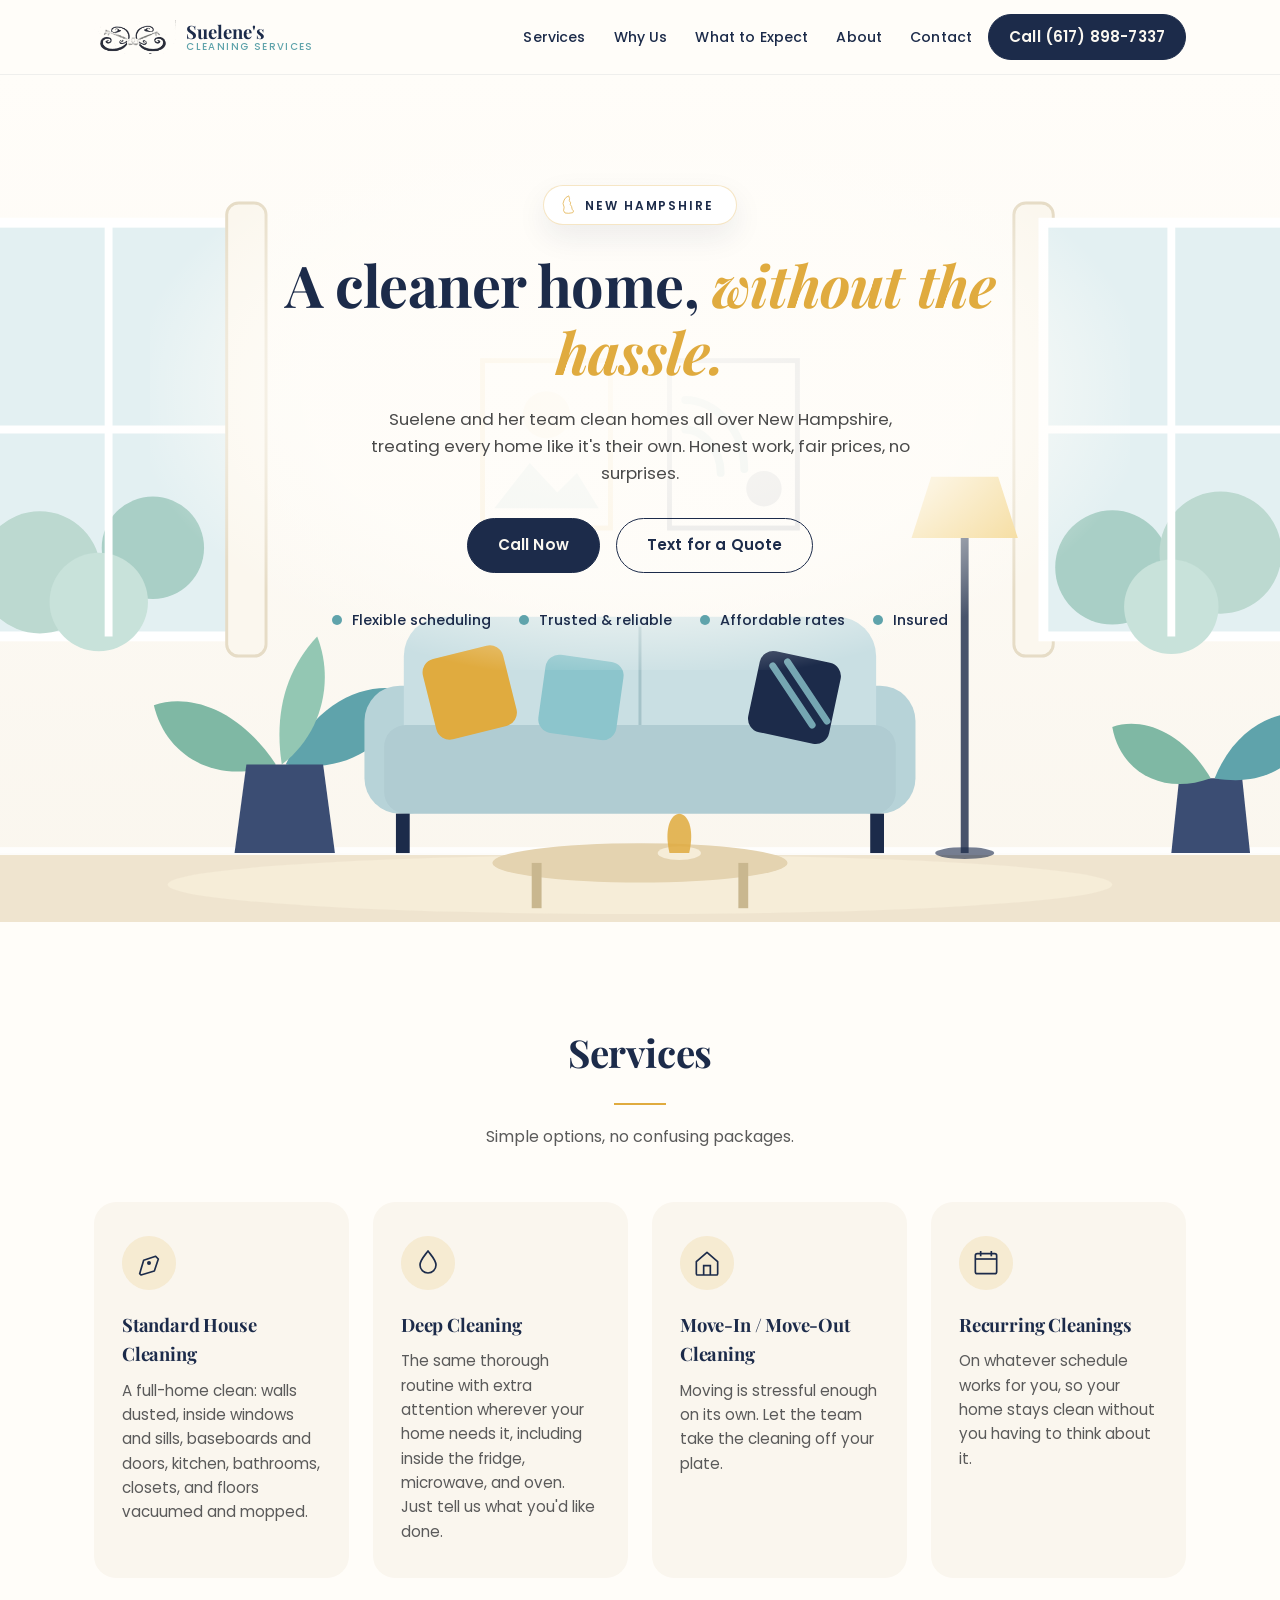
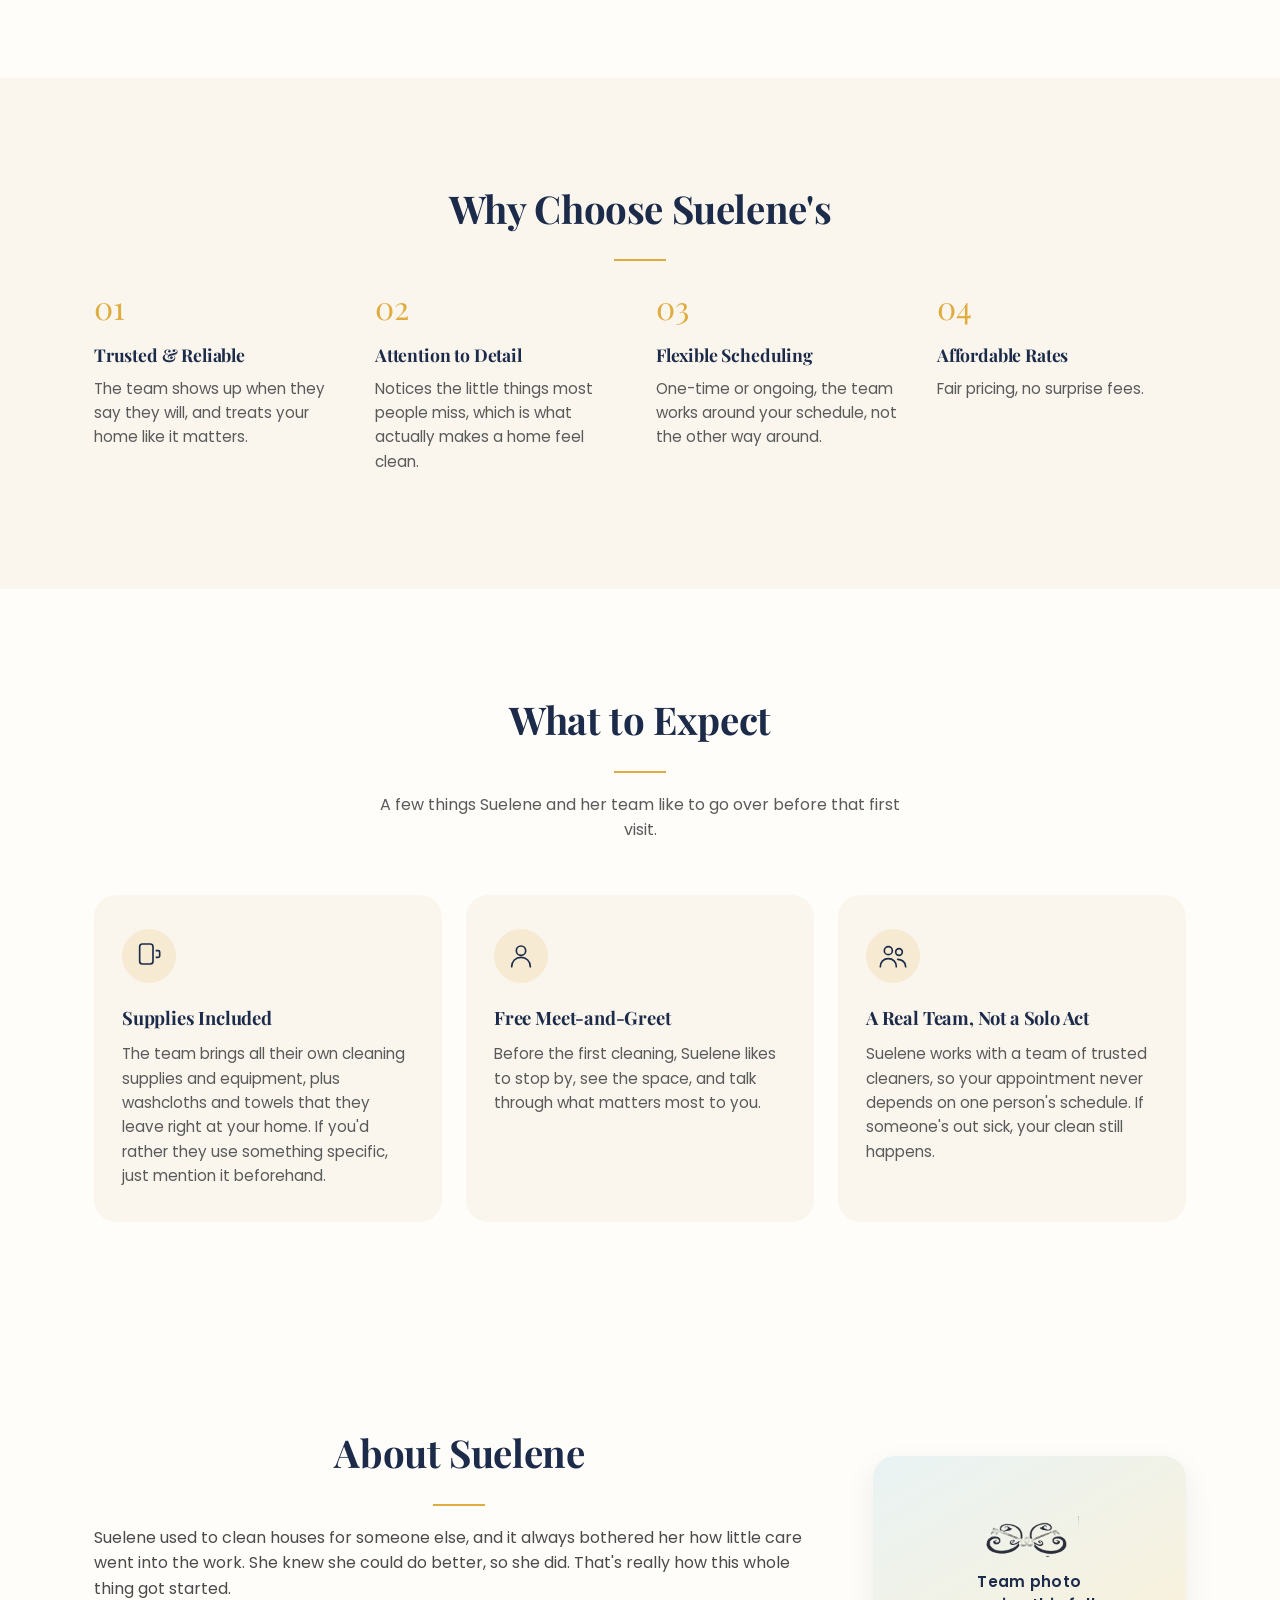
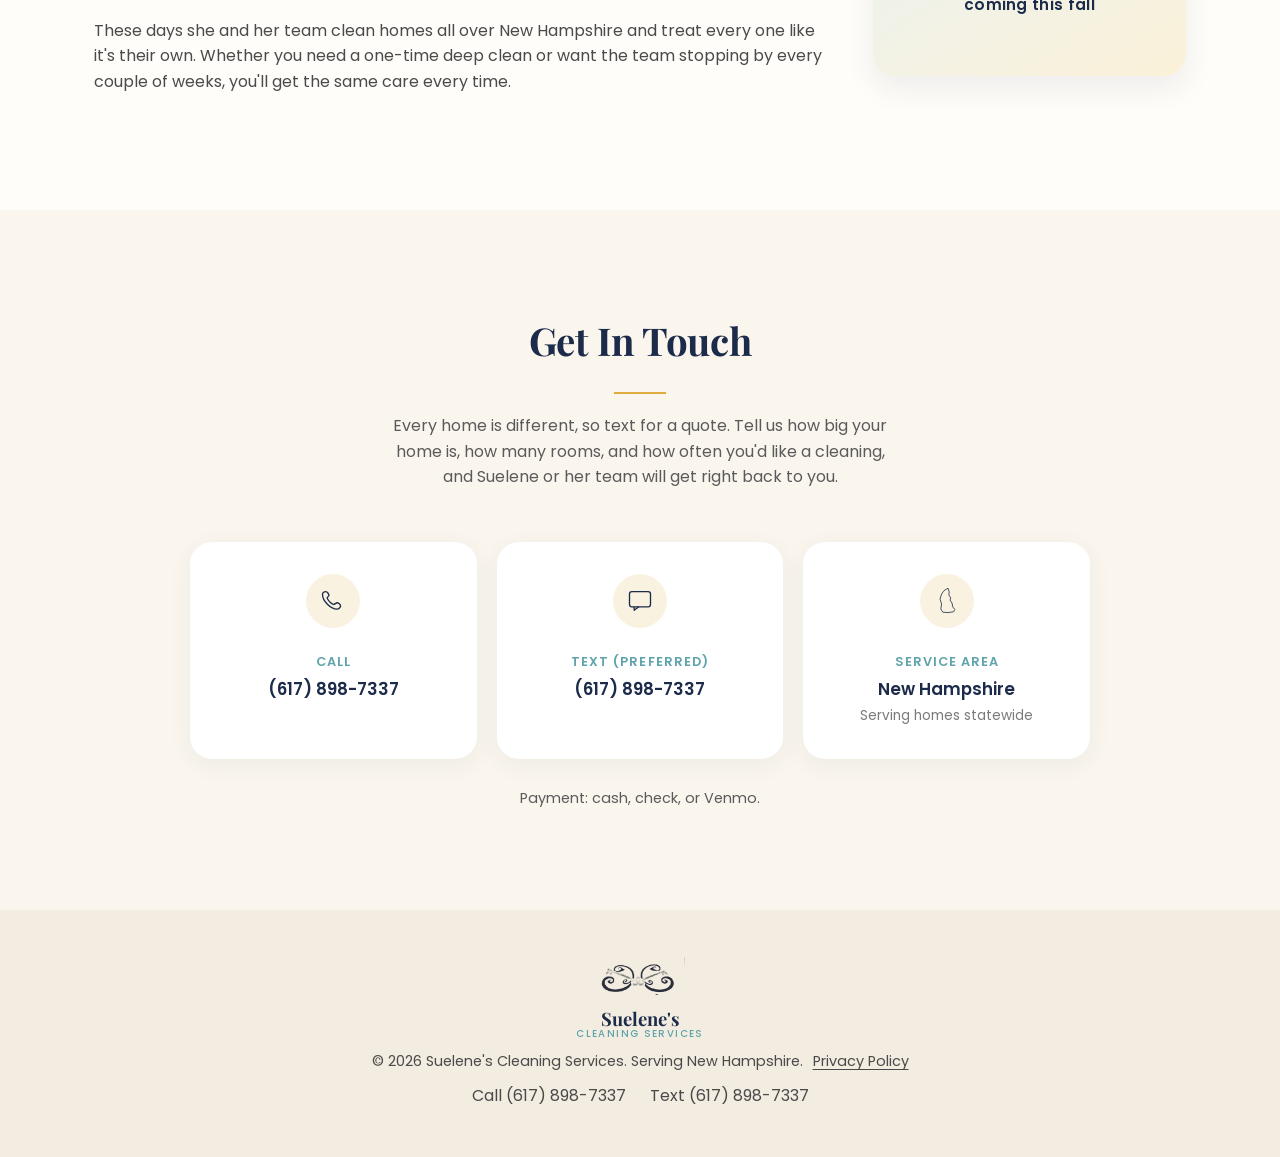
==== v2/index.html @ 74cc1183 "Add lighter v2 design preview at /v2/ Co-Authored-By: Claude Sonnet 5.5 <noreply@anthropic.com>" ====
<!DOCTYPE html>
<html lang="en">
<head>
<meta charset="UTF-8">
<meta name="viewport" content="width=device-width, initial-scale=1.0">
<title>Suelene's Cleaning Services | New Hampshire</title>
<meta name="description" content="Suelene's Cleaning Services provides reliable, detail-oriented home cleaning throughout New Hampshire. Standard cleaning, deep cleaning, move-in/move-out, and recurring maintenance.">
<link rel="icon" href="data:image/svg+xml,<svg xmlns=%22http://www.w3.org/2000/svg%22 viewBox=%220 0 100 100%22><rect width=%22100%22 height=%22100%22 rx=%2220%22 fill=%22%231c2b4a%22/><text x=%2250%22 y=%2266%22 font-size=%2258%22 text-anchor=%22middle%22 fill=%22%23e7c873%22 font-family=%22Georgia, serif%22>S</text></svg>">
<link rel="preconnect" href="https://fonts.googleapis.com">
<link href="https://fonts.googleapis.com/css2?family=Poppins:wght@400;500;600&family=Playfair+Display:wght@600;700&display=swap" rel="stylesheet">
<link rel="stylesheet" href="css/style.css">
</head>
<body>

<header class="site-header">
  <div class="container header-inner">
    <a href="#top" class="logo">
      <img src="images/logo-navy.png" alt="" class="logo-mark-img" aria-hidden="true">
      <span class="logo-text">Suelene's<span>Cleaning Services</span></span>
    </a>

    <nav class="main-nav" id="main-nav">
      <a href="#services">Services</a>
      <a href="#why-us">Why Us</a>
      <a href="#expect">What to Expect</a>
      <a href="#about">About</a>
      <a href="#contact">Contact</a>
    </nav>

    <a class="btn btn-primary header-cta" href="tel:+16178987337">Call (617) 898-7337</a>

    <button class="nav-toggle" id="nav-toggle" aria-label="Toggle navigation menu" aria-expanded="false">
      <span></span><span></span><span></span>
    </button>
  </div>
</header>

<main id="top">

  <section class="hero">
    <img src="images/hero-room.svg" alt="" class="hero-art" aria-hidden="true">
    <div class="container hero-inner">
      <div class="badge-pill">
        <svg viewBox="0 0 110 140" width="16" height="20" aria-hidden="true">
          <path d="M60,6 L66,25 L64,40 L74,55 L70,65 L80,80 L84,100 L94,112 L88,124 L60,128 L34,126 L24,110 L28,85 L20,60 L28,35 L40,18 Z" fill="none" stroke="var(--mustard)" stroke-width="5" stroke-linejoin="round"/>
        </svg>
        <span>New Hampshire</span>
      </div>
      <h1>A cleaner home, <span>without the hassle.</span></h1>
      <p class="hero-sub">Suelene and her team clean homes all over New Hampshire, treating every home like it's their own. Honest work, fair prices, no surprises.</p>
      <div class="hero-actions">
        <a class="btn btn-primary" href="tel:+16178987337">Call Now</a>
        <a class="btn btn-secondary" href="sms:+16178987337">Text for a Quote</a>
      </div>
      <ul class="hero-points">
        <li>Flexible scheduling</li>
        <li>Trusted &amp; reliable</li>
        <li>Affordable rates</li>
        <li>Insured</li>
      </ul>
    </div>
  </section>

  <section id="services" class="services">
    <div class="container">
      <h2>Services</h2>
      <p class="section-sub">Simple options, no confusing packages.</p>

      <div class="card-grid">
        <div class="card">
          <div class="card-icon">
            <svg viewBox="0 0 48 48" width="32" height="32"><path d="M10 40l6-20 18-6 4 4-6 18-20 6z" fill="none" stroke="#1c2b4a" stroke-width="2.5" stroke-linejoin="round"/><circle cx="24" cy="24" r="3" fill="#1c2b4a"/></svg>
          </div>
          <h3>Standard House Cleaning</h3>
          <p>A full-home clean: walls dusted, inside windows and sills, baseboards and doors, kitchen, bathrooms, closets, and floors vacuumed and mopped.</p>
        </div>

        <div class="card">
          <div class="card-icon">
            <svg viewBox="0 0 48 48" width="32" height="32"><path d="M24 6c6 8 12 14 12 21a12 12 0 0 1-24 0c0-7 6-13 12-21z" fill="none" stroke="#1c2b4a" stroke-width="2.5" stroke-linejoin="round"/></svg>
          </div>
          <h3>Deep Cleaning</h3>
          <p>The same thorough routine with extra attention wherever your home needs it, including inside the fridge, microwave, and oven. Just tell us what you'd like done.</p>
        </div>

        <div class="card">
          <div class="card-icon">
            <svg viewBox="0 0 48 48" width="32" height="32"><path d="M8 22l16-14 16 14v18a2 2 0 0 1-2 2H10a2 2 0 0 1-2-2z" fill="none" stroke="#1c2b4a" stroke-width="2.5" stroke-linejoin="round"/><path d="M19 42V28h10v14" fill="none" stroke="#1c2b4a" stroke-width="2.5"/></svg>
          </div>
          <h3>Move-In / Move-Out Cleaning</h3>
          <p>Moving is stressful enough on its own. Let the team take the cleaning off your plate.</p>
        </div>

        <div class="card">
          <div class="card-icon">
            <svg viewBox="0 0 48 48" width="32" height="32"><rect x="8" y="10" width="32" height="30" rx="3" fill="none" stroke="#1c2b4a" stroke-width="2.5"/><line x1="8" y1="18" x2="40" y2="18" stroke="#1c2b4a" stroke-width="2.5"/><line x1="16" y1="6" x2="16" y2="14" stroke="#1c2b4a" stroke-width="2.5"/><line x1="32" y1="6" x2="32" y2="14" stroke="#1c2b4a" stroke-width="2.5"/></svg>
          </div>
          <h3>Recurring Cleanings</h3>
          <p>On whatever schedule works for you, so your home stays clean without you having to think about it.</p>
        </div>
      </div>
    </div>
  </section>

  <section id="why-us" class="why-us">
    <div class="container">
      <h2>Why Choose Suelene's</h2>
      <div class="why-grid">
        <div class="why-item">
          <span class="why-num">01</span>
          <h3>Trusted &amp; Reliable</h3>
          <p>The team shows up when they say they will, and treats your home like it matters.</p>
        </div>
        <div class="why-item">
          <span class="why-num">02</span>
          <h3>Attention to Detail</h3>
          <p>Notices the little things most people miss, which is what actually makes a home feel clean.</p>
        </div>
        <div class="why-item">
          <span class="why-num">03</span>
          <h3>Flexible Scheduling</h3>
          <p>One-time or ongoing, the team works around your schedule, not the other way around.</p>
        </div>
        <div class="why-item">
          <span class="why-num">04</span>
          <h3>Affordable Rates</h3>
          <p>Fair pricing, no surprise fees.</p>
        </div>
      </div>
    </div>
  </section>

  <section id="expect" class="services">
    <div class="container">
      <h2>What to Expect</h2>
      <p class="section-sub">A few things Suelene and her team like to go over before that first visit.</p>

      <div class="card-grid">
        <div class="card">
          <div class="card-icon">
            <svg viewBox="0 0 48 48" width="32" height="32"><rect x="10" y="6" width="20" height="30" rx="4" fill="none" stroke="#1c2b4a" stroke-width="2.5"/><path d="M34 16h4a2 2 0 0 1 2 2v6a2 2 0 0 1-2 2h-4" fill="none" stroke="#1c2b4a" stroke-width="2.5"/></svg>
          </div>
          <h3>Supplies Included</h3>
          <p>The team brings all their own cleaning supplies and equipment, plus washcloths and towels that they leave right at your home. If you'd rather they use something specific, just mention it beforehand.</p>
        </div>

        <div class="card">
          <div class="card-icon">
            <svg viewBox="0 0 48 48" width="32" height="32"><circle cx="24" cy="16" r="7" fill="none" stroke="#1c2b4a" stroke-width="2.5"/><path d="M10 40c0-8 6-14 14-14s14 6 14 14" fill="none" stroke="#1c2b4a" stroke-width="2.5" stroke-linecap="round"/></svg>
          </div>
          <h3>Free Meet-and-Greet</h3>
          <p>Before the first cleaning, Suelene likes to stop by, see the space, and talk through what matters most to you.</p>
        </div>

        <div class="card">
          <div class="card-icon">
            <svg viewBox="0 0 48 48" width="32" height="32"><circle cx="17" cy="16" r="6" fill="none" stroke="#1c2b4a" stroke-width="2.5"/><circle cx="33" cy="18" r="5" fill="none" stroke="#1c2b4a" stroke-width="2.5"/><path d="M5 40c0-7 5-12 12-12s12 5 12 12" fill="none" stroke="#1c2b4a" stroke-width="2.5" stroke-linecap="round"/><path d="M31 29c6 0 12 4 12 11" fill="none" stroke="#1c2b4a" stroke-width="2.5" stroke-linecap="round"/></svg>
          </div>
          <h3>A Real Team, Not a Solo Act</h3>
          <p>Suelene works with a team of trusted cleaners, so your appointment never depends on one person's schedule. If someone's out sick, your clean still happens.</p>
        </div>
      </div>
    </div>
  </section>

  <section id="about" class="about">
    <div class="container about-inner">
      <div class="about-text">
        <h2>About Suelene</h2>
        <p>Suelene used to clean houses for someone else, and it always bothered her how little care went into the work. She knew she could do better, so she did. That's really how this whole thing got started.</p>
        <p>These days she and her team clean homes all over New Hampshire and treat every one like it's their own. Whether you need a one-time deep clean or want the team stopping by every couple of weeks, you'll get the same care every time.</p>
      </div>
      <div class="about-photo">
        <div class="about-photo-frame">
          <img src="images/logo-navy.png" alt="" class="about-photo-logo" aria-hidden="true">
          <span class="about-photo-label">Team photo<br>coming this fall</span>
        </div>
      </div>
    </div>
  </section>

  <section id="contact" class="contact">
    <div class="container contact-inner">
      <h2>Get In Touch</h2>
      <p class="section-sub">Every home is different, so text for a quote. Tell us how big your home is, how many rooms, and how often you'd like a cleaning, and Suelene or her team will get right back to you.</p>

      <div class="contact-cards">
        <a class="contact-card" href="tel:+16178987337">
          <div class="card-icon">
            <svg viewBox="0 0 48 48" width="28" height="28"><path d="M12 8c2 0 5 4 5 6s-3 3-3 5c2 5 6 9 11 11 2 0 4-3 6-3s6 3 6 5c0 3-3 6-6 6-11 0-25-14-25-25 0-3 3-5 6-5z" fill="none" stroke="#1c2b4a" stroke-width="2.3" stroke-linejoin="round"/></svg>
          </div>
          <span class="contact-label">Call</span>
          <span class="contact-value">(617) 898-7337</span>
        </a>

        <a class="contact-card" href="sms:+16178987337">
          <div class="card-icon">
            <svg viewBox="0 0 48 48" width="28" height="28"><rect x="6" y="8" width="36" height="26" rx="4" fill="none" stroke="#1c2b4a" stroke-width="2.3"/><path d="M14 34v6l8-6" fill="none" stroke="#1c2b4a" stroke-width="2.3" stroke-linejoin="round"/></svg>
          </div>
          <span class="contact-label">Text (Preferred)</span>
          <span class="contact-value">(617) 898-7337</span>
        </a>

        <div class="contact-card contact-card-static">
          <div class="card-icon">
            <svg viewBox="0 0 110 140" width="22" height="28"><path d="M60,6 L66,25 L64,40 L74,55 L70,65 L80,80 L84,100 L94,112 L88,124 L60,128 L34,126 L24,110 L28,85 L20,60 L28,35 L40,18 Z" fill="none" stroke="#1c2b4a" stroke-width="4" stroke-linejoin="round"/></svg>
          </div>
          <span class="contact-label">Service Area</span>
          <span class="contact-value">New Hampshire</span>
          <span class="contact-note">Serving homes statewide</span>
        </div>
      </div>

      <p class="payment-note">Payment: cash, check, or Venmo.</p>
    </div>
  </section>

</main>

<footer class="site-footer">
  <div class="container footer-inner">
    <img src="images/logo-navy.png" alt="" class="footer-logo-img" aria-hidden="true">
    <span class="logo-text footer-logo">Suelene's<span>Cleaning Services</span></span>
    <p>&copy; <span id="year"></span> Suelene's Cleaning Services. Serving New Hampshire. <a href="privacy.html" class="footer-privacy">Privacy Policy</a></p>
    <div class="footer-links">
      <a href="tel:+16178987337">Call (617) 898-7337</a>
      <a href="sms:+16178987337">Text (617) 898-7337</a>
    </div>
  </div>
</footer>

<div class="mobile-bar">
  <a class="btn btn-secondary" href="tel:+16178987337">Call</a>
  <a class="btn btn-primary" href="sms:+16178987337">Text</a>
</div>

<script src="js/script.js"></script>
</body>
</html>
---- v2/css/style.css ----
:root {
  --navy: #1c2b4a;
  --navy-dark: #131d34;
  --cream: #f3ede1;
  --cream-light: #faf7f0;
  --tan: #ddd2bd;
  --teal: #5fa3ab;
  --mustard: #e0ab3f;
  --gold-line: rgba(224, 171, 63, 0.45);
  --text: #2b2b2b;
  --radius: 22px;
  --shadow: 0 12px 30px rgba(28, 43, 74, 0.08);
  --soft: #faf6ee;
}

* { box-sizing: border-box; }

html { scroll-behavior: smooth; }

body {
  margin: 0;
  font-family: 'Poppins', sans-serif;
  color: var(--text);
  background: #fffdf9;
  line-height: 1.6;
}

h1, h2, h3 {
  font-family: 'Playfair Display', serif;
  color: var(--navy);
  margin: 0 0 0.5em;
  letter-spacing: -0.01em;
}

h2 {
  position: relative;
  padding-bottom: 22px;
}

h2::after {
  content: "";
  position: absolute;
  bottom: 0;
  left: 50%;
  transform: translateX(-50%);
  width: 52px;
  height: 2px;
  background: var(--mustard);
}


p { margin: 0 0 1em; }

a { color: inherit; text-decoration: none; }

img { max-width: 100%; display: block; }

.container {
  width: 100%;
  max-width: 1140px;
  margin: 0 auto;
  padding: 0 24px;
}

/* Buttons */
.btn {
  display: inline-block;
  padding: 14px 30px;
  border-radius: 999px;
  font-weight: 600;
  font-size: 0.95rem;
  letter-spacing: 0.01em;
  transition: transform 0.2s ease, box-shadow 0.2s ease, background 0.2s ease, border-color 0.2s ease;
}
.btn-primary {
  background: var(--navy);
  color: var(--cream-light);
  border: 1.5px solid var(--navy);
}
.btn-primary:hover {
  background: var(--navy-dark);
  transform: translateY(-2px);
  box-shadow: var(--shadow);
}
.btn-secondary {
  background: transparent;
  color: var(--navy);
  border: 1.5px solid var(--navy);
}
.btn-secondary:hover {
  background: var(--navy);
  color: var(--cream-light);
  transform: translateY(-2px);
  box-shadow: var(--shadow);
}

/* Header */
.site-header {
  position: sticky;
  top: 0;
  z-index: 50;
  background: rgba(255, 253, 249, 0.92);
  backdrop-filter: blur(6px);
  border-bottom: 1px solid rgba(28, 43, 74, 0.07);
}

.header-inner {
  display: flex;
  align-items: center;
  justify-content: space-between;
  padding-top: 14px;
  padding-bottom: 14px;
  gap: 16px;
}

.logo {
  display: flex;
  align-items: center;
  gap: 10px;
  flex-shrink: 0;
}

.logo-mark-img {
  height: 34px;
  width: auto;
  display: block;
}

.logo-text {
  font-family: 'Playfair Display', serif;
  font-weight: 700;
  font-size: 1.15rem;
  color: var(--navy);
  line-height: 1.1;
  display: flex;
  flex-direction: column;
}

.logo-text span {
  font-family: 'Poppins', sans-serif;
  font-weight: 500;
  font-size: 0.62rem;
  letter-spacing: 0.14em;
  text-transform: uppercase;
  color: var(--teal);
}

.main-nav {
  display: flex;
  gap: 28px;
  margin-left: auto;
}

.main-nav a {
  font-weight: 500;
  font-size: 0.88rem;
  letter-spacing: 0.01em;
  color: var(--navy);
  position: relative;
}

.main-nav a::after {
  content: "";
  position: absolute;
  left: 0; right: 0; bottom: -6px;
  height: 2px;
  background: var(--mustard);
  transform: scaleX(0);
  transition: transform 0.2s ease;
}

.main-nav a:hover::after { transform: scaleX(1); }

.header-cta { flex-shrink: 0; padding: 10px 20px; }

.nav-toggle {
  display: none;
  flex-direction: column;
  justify-content: center;
  gap: 5px;
  width: 40px;
  height: 40px;
  background: none;
  border: none;
  cursor: pointer;
}
.nav-toggle span {
  display: block;
  height: 2px;
  background: var(--navy);
  border-radius: 2px;
}

/* Hero */
.hero {
  position: relative;
  overflow: hidden;
  background: linear-gradient(180deg, #fffdf9 0%, #faf6ee 100%);
  padding: 110px 0 290px;
  text-align: center;
}

.hero-art {
  position: absolute;
  inset: 0;
  width: 100%;
  height: 100%;
  object-fit: cover;
  object-position: center bottom;
  z-index: 0;
  pointer-events: none;
}

.hero-inner::before {
  content: "";
  position: absolute;
  left: 50%;
  top: 46%;
  transform: translate(-50%, -50%);
  width: min(980px, 130%);
  height: 125%;
  background: radial-gradient(ellipse at center, rgba(255, 253, 249, 0.94) 0%, rgba(255, 253, 249, 0.78) 48%, rgba(255, 253, 249, 0) 74%);
  z-index: -1;
  pointer-events: none;
}

.hero-inner {
  position: relative;
  z-index: 1;
}

.badge-pill {
  display: inline-flex;
  align-items: center;
  gap: 9px;
  background: #ffffff;
  border: 1px solid rgba(224, 171, 63, 0.3);
  border-radius: 999px;
  padding: 9px 22px 9px 16px;
  margin-bottom: 26px;
  box-shadow: var(--shadow);
}

.badge-pill span {
  text-transform: uppercase;
  letter-spacing: 0.16em;
  font-size: 0.75rem;
  font-weight: 600;
  color: var(--navy);
}

.hero h1 {
  font-size: clamp(2.2rem, 5.4vw, 3.6rem);
  max-width: 780px;
  margin: 0 auto 22px;
  line-height: 1.15;
}

.hero h1 span { color: var(--mustard); font-style: italic; }

.hero-sub {
  max-width: 560px;
  margin: 0 auto 32px;
  font-size: 1.05rem;
  color: #4a4a4a;
}

.hero-actions {
  display: flex;
  gap: 16px;
  justify-content: center;
  flex-wrap: wrap;
  margin-bottom: 36px;
}

.hero-points {
  display: flex;
  gap: 28px;
  justify-content: center;
  flex-wrap: wrap;
  list-style: none;
  padding: 0;
  margin: 0;
  font-size: 0.9rem;
  font-weight: 500;
  color: var(--navy);
}

.hero-points li { position: relative; padding-left: 20px; }
.hero-points li::before {
  content: "";
  position: absolute;
  left: 0; top: 50%;
  width: 10px; height: 10px;
  transform: translateY(-50%);
  background: var(--teal);
  border-radius: 50%;
}

/* Sections generic */
section { padding: 100px 0; }

h2 { font-size: clamp(1.8rem, 3.5vw, 2.4rem); text-align: center; }

.section-sub {
  text-align: center;
  max-width: 520px;
  margin: 0 auto 52px;
  color: #5a5a5a;
}

/* Services */
.card-grid {
  display: grid;
  grid-template-columns: repeat(auto-fit, minmax(230px, 1fr));
  gap: 24px;
}

.card {
  background: var(--soft);
  border-radius: var(--radius);
  padding: 34px 28px;
  transition: transform 0.25s ease, box-shadow 0.25s ease, background 0.25s ease;
}
.card:hover {
  transform: translateY(-5px);
  box-shadow: var(--shadow);
  background: #ffffff;
}

.card-icon {
  width: 54px;
  height: 54px;
  border-radius: 50%;
  background: rgba(224, 171, 63, 0.16);
  display: flex;
  align-items: center;
  justify-content: center;
  margin-bottom: 20px;
}

.card h3 { font-size: 1.15rem; margin-bottom: 10px; }
.card p { color: #5a5a5a; font-size: 0.95rem; margin: 0; }

/* Why us */
.why-us {
  background: var(--soft);
}

.why-grid {
  display: grid;
  grid-template-columns: repeat(auto-fit, minmax(220px, 1fr));
  gap: 32px;
  margin-top: 20px;
}

.why-num {
  font-family: 'Playfair Display', serif;
  font-size: 2rem;
  color: var(--mustard);
  display: block;
  margin-bottom: 8px;
}

.why-item h3 {
  color: var(--navy);
  font-size: 1.1rem;
  margin-bottom: 8px;
}

.why-item p {
  color: #5a5a5a;
  font-size: 0.95rem;
}

/* About */
.about-inner {
  display: grid;
  grid-template-columns: 1.4fr 0.6fr;
  gap: 48px;
  align-items: center;
}

.about-text p { color: #4a4a4a; }

.about-photo {
  display: flex;
  align-items: stretch;
}

.about-photo-frame {
  flex: 1;
  min-height: 220px;
  border-radius: var(--radius);
  background: linear-gradient(150deg, #e9f3f4 0%, #fbf1d8 100%);
  display: flex;
  flex-direction: column;
  align-items: center;
  justify-content: center;
  gap: 14px;
  text-align: center;
  padding: 24px;
  box-shadow: var(--shadow);
}

.about-photo-logo {
  width: 100px;
  height: auto;
}

.about-photo-label {
  color: var(--navy);
  font-weight: 600;
  font-size: 0.95rem;
  line-height: 1.5;
  letter-spacing: 0.02em;
}

/* Contact */
.contact { background: var(--soft); }

.contact-cards {
  display: grid;
  grid-template-columns: repeat(auto-fit, minmax(220px, 1fr));
  gap: 20px;
  max-width: 900px;
  margin: 0 auto;
}

.contact-card {
  background: #ffffff;
  border-radius: var(--radius);
  box-shadow: 0 6px 24px rgba(28, 43, 74, 0.06);
  padding: 32px 24px;
  display: flex;
  flex-direction: column;
  align-items: center;
  text-align: center;
  transition: transform 0.25s ease, box-shadow 0.25s ease, border-color 0.25s ease;
}

a.contact-card:hover {
  transform: translateY(-5px);
  box-shadow: var(--shadow);
}

.contact-label {
  font-size: 0.8rem;
  text-transform: uppercase;
  letter-spacing: 0.08em;
  color: var(--teal);
  font-weight: 600;
  margin-top: 4px;
}

.contact-value {
  font-weight: 600;
  color: var(--navy);
  font-size: 1.05rem;
  margin-top: 4px;
}

.payment-note {
  text-align: center;
  margin: 28px 0 0;
  font-size: 0.9rem;
  color: #5a5a5a;
}

.contact-note {
  font-size: 0.85rem;
  color: #7a7a7a;
  margin-top: 2px;
}

/* Footer */
.site-footer {
  background: #f3ede1;
  color: #4a4a4a;
  padding: 48px 0;
  text-align: center;
}

.footer-inner { display: flex; flex-direction: column; align-items: center; gap: 10px; }

.footer-logo-img { width: 90px; height: auto; margin-bottom: 4px; }

.footer-logo { color: var(--navy); }
.footer-logo span { color: var(--teal); }

.footer-links { display: flex; gap: 24px; flex-wrap: wrap; justify-content: center; }
.footer-links a:hover { color: var(--navy); text-decoration: underline; }

.site-footer p { font-size: 0.9rem; margin: 0; }
.footer-privacy { text-decoration: underline; text-underline-offset: 3px; margin-left: 6px; }
.footer-privacy:hover { color: var(--navy); }

/* Scroll reveal */
.reveal {
  opacity: 0;
  transform: translateY(22px);
  transition: opacity 0.7s ease, transform 0.7s ease;
}
.reveal.in-view {
  opacity: 1;
  transform: none;
}

.card-grid .card:nth-child(2),
.why-grid .why-item:nth-child(2),
.contact-cards .contact-card:nth-child(2) { transition-delay: 0.08s; }
.card-grid .card:nth-child(3),
.why-grid .why-item:nth-child(3),
.contact-cards .contact-card:nth-child(3) { transition-delay: 0.16s; }
.card-grid .card:nth-child(4),
.why-grid .why-item:nth-child(4) { transition-delay: 0.24s; }
@media (prefers-reduced-motion: reduce) {
  .reveal { opacity: 1; transform: none; transition: none; }
}

/* Responsive */
@media (max-width: 860px) {
  .about-inner { grid-template-columns: 1fr; }
  .about-accent { order: -1; height: 120px; }
}

@media (max-width: 760px) {
  .main-nav {
    position: absolute;
    top: 100%;
    left: 0;
    right: 0;
    background: #fffdf9;
    flex-direction: column;
    gap: 0;
    border-bottom: 1px solid var(--tan);
    max-height: 0;
    overflow: hidden;
    transition: max-height 0.25s ease;
  }
  .main-nav.open { max-height: 320px; }
  .main-nav a {
    padding: 16px 24px;
    border-top: 1px solid var(--tan);
  }
  .header-cta { display: none; }
  .nav-toggle { display: flex; }
}

/* Mobile call/text bar */
.mobile-bar { display: none; }

@media (max-width: 760px) {
  .mobile-bar {
    display: flex;
    gap: 10px;
    position: fixed;
    left: 0;
    right: 0;
    bottom: 0;
    z-index: 60;
    padding: 10px 16px calc(10px + env(safe-area-inset-bottom));
    background: rgba(255, 253, 249, 0.96);
    backdrop-filter: blur(6px);
    border-top: 1px solid rgba(28, 43, 74, 0.08);
  }
  .mobile-bar .btn {
    flex: 1;
    text-align: center;
    padding: 13px 0;
    background-clip: padding-box;
  }
  .mobile-bar .btn-secondary { background: #ffffff; }
  .site-footer { padding-bottom: 96px; }
}

@media (max-width: 760px) {
  .hero { padding-bottom: 250px; }
  .hero-art {
    inset: auto 0 0 0;
    height: auto;
    object-fit: initial;
  }
}
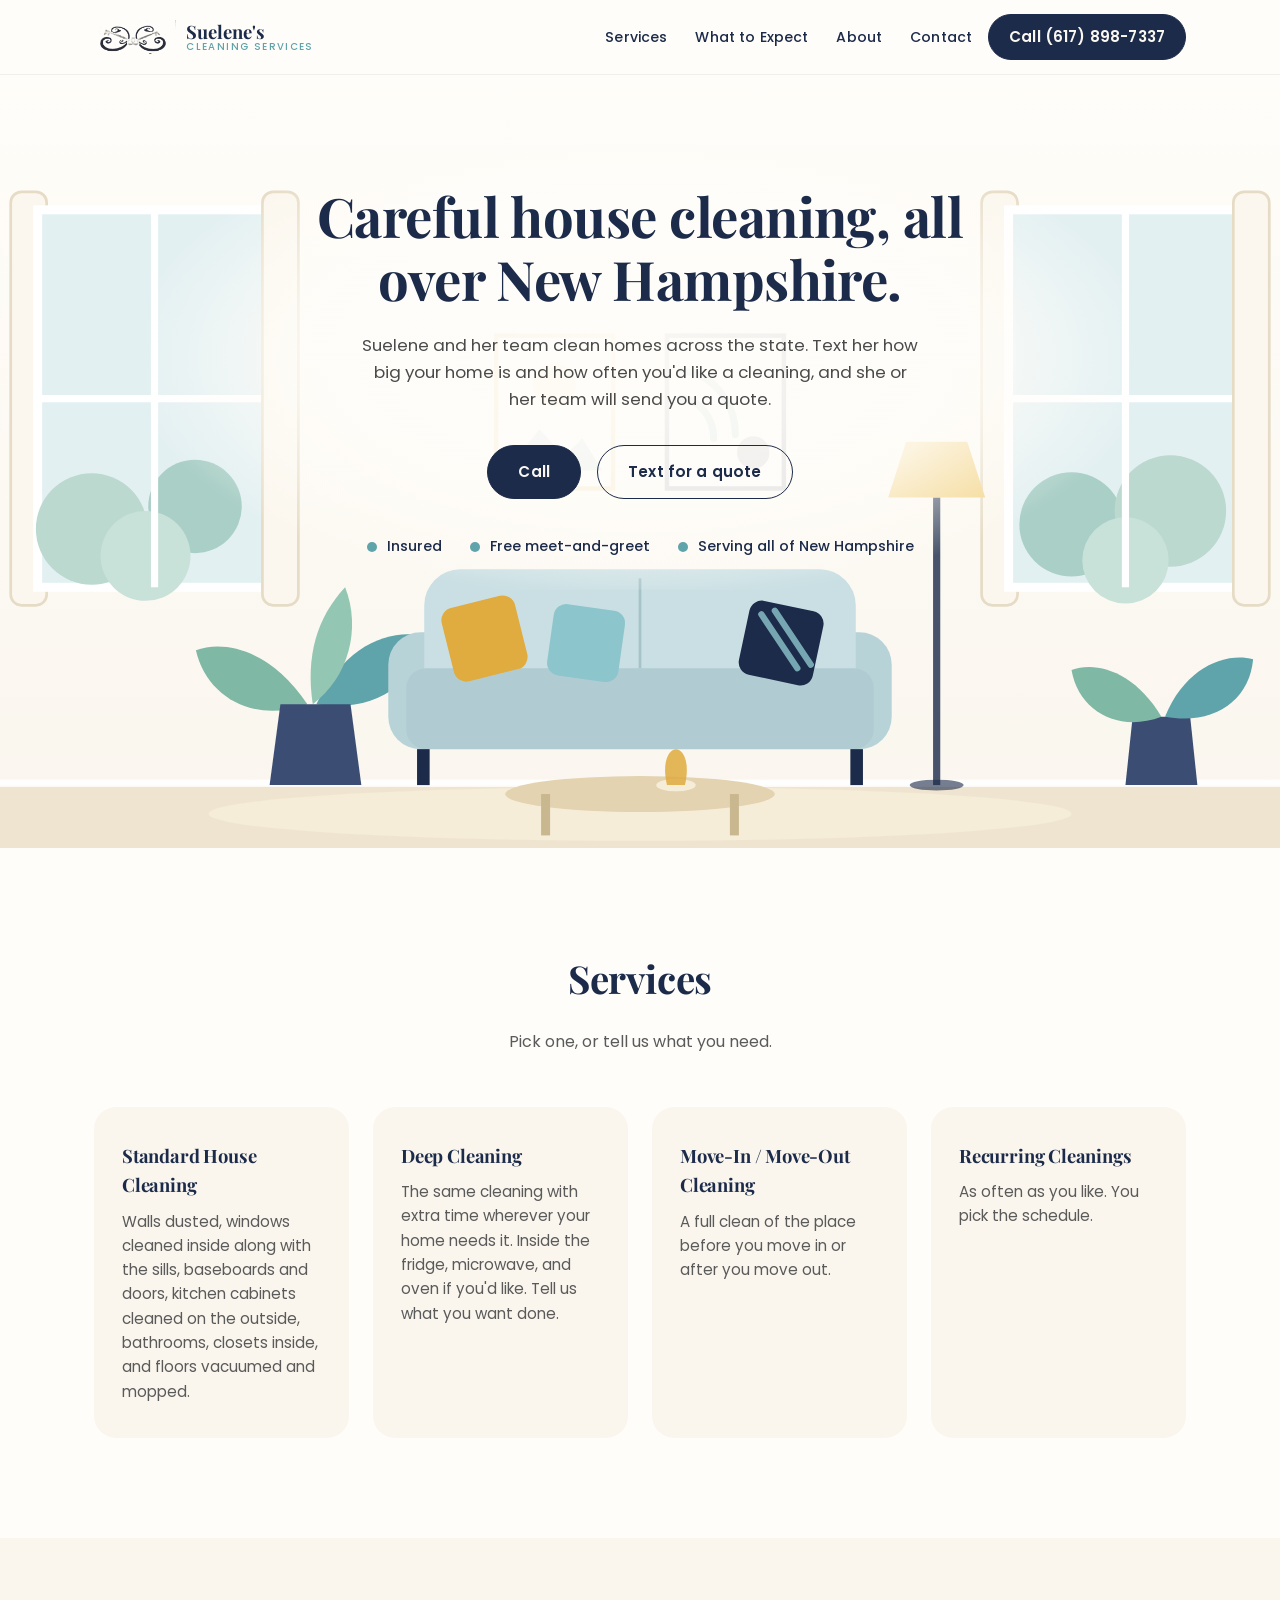
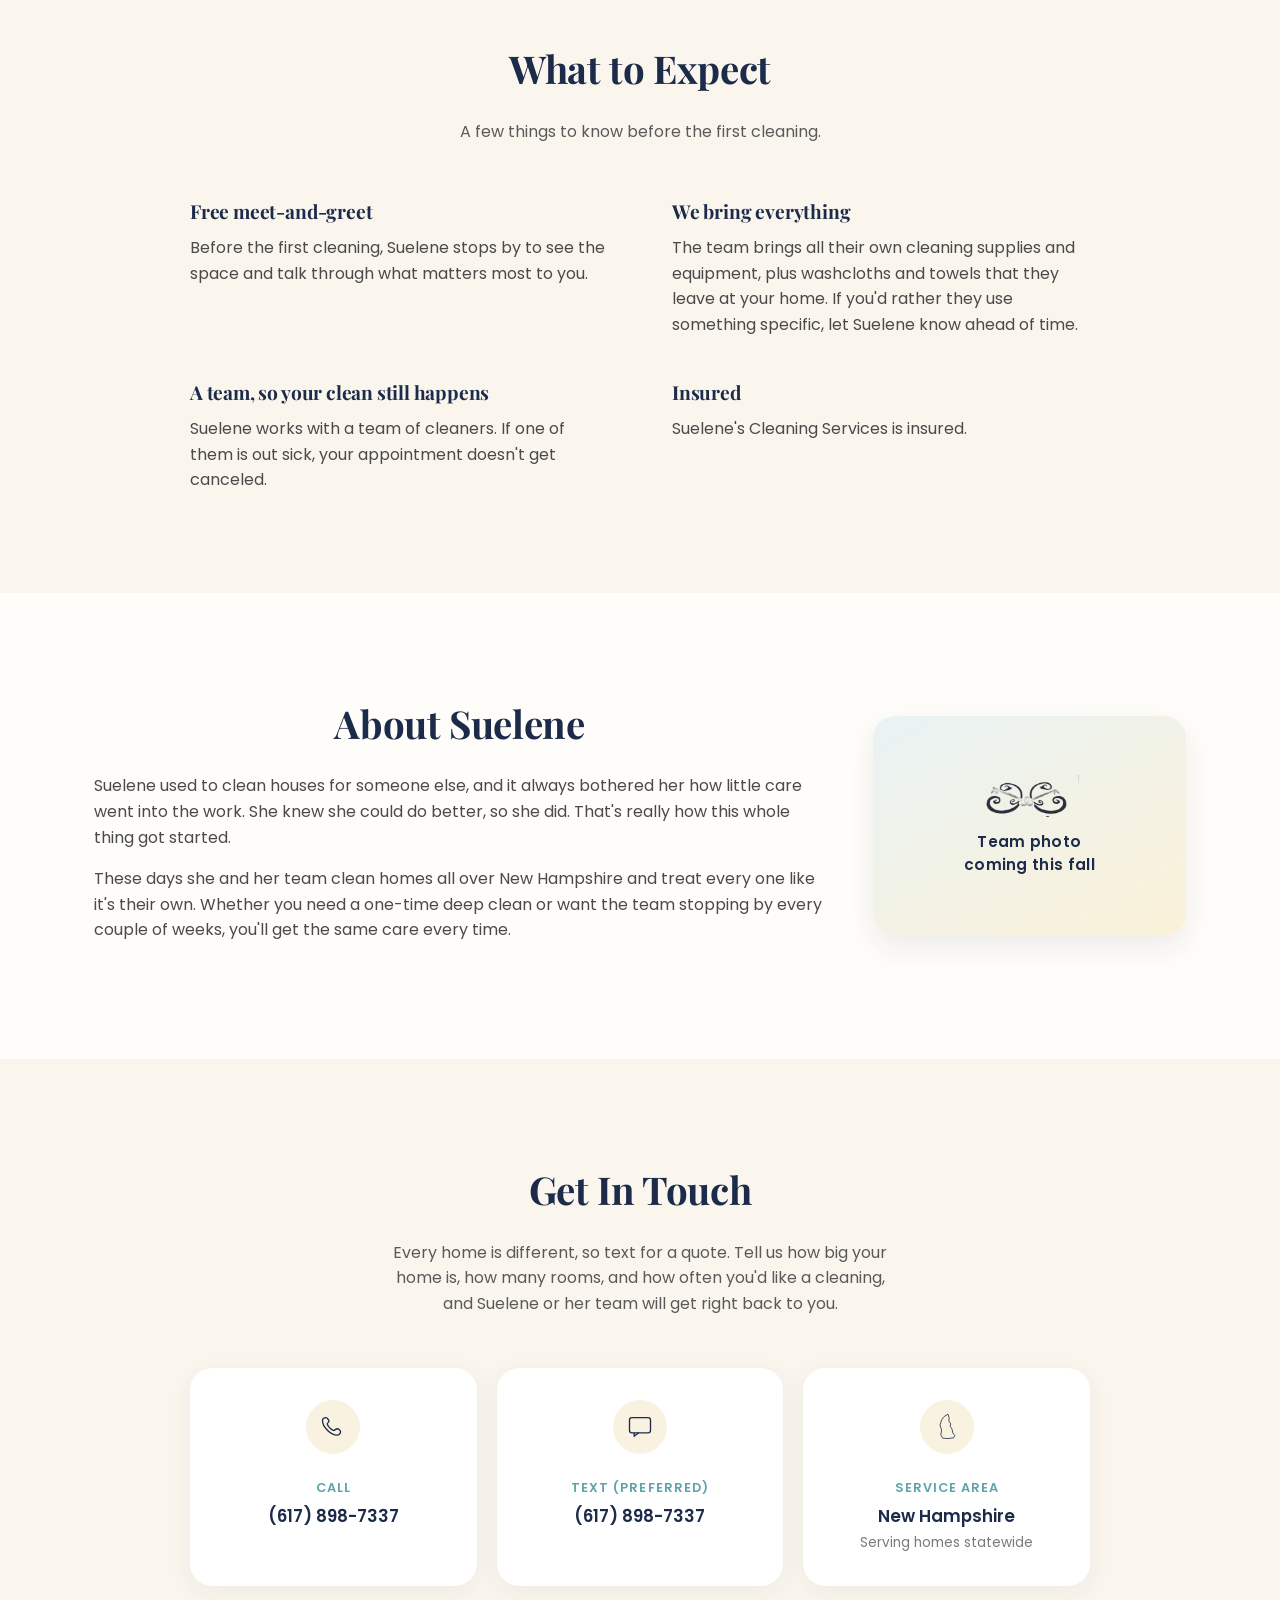
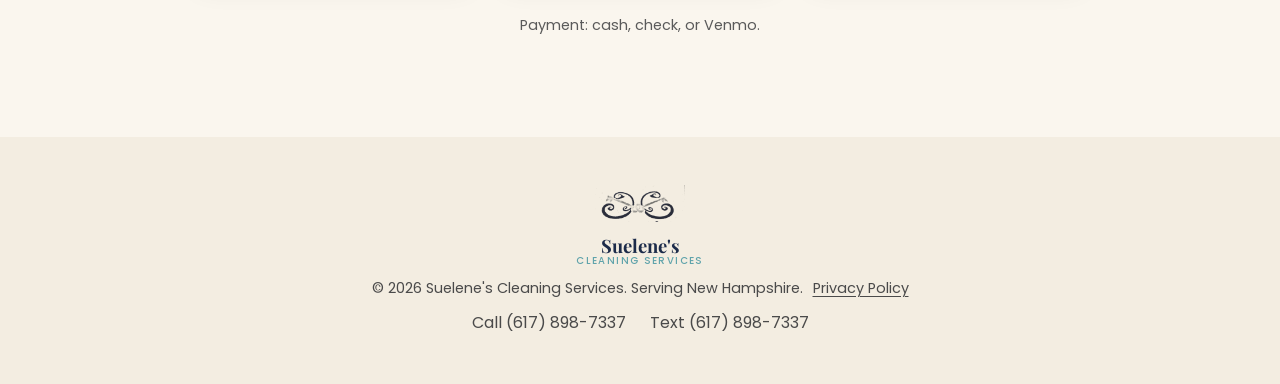
==== commit 58b74d5b: "Rewrite v2 copy in plainer language and remove templated sections Co-Authored-By: Claude Sonnet 5.5 " ====
--- a/v2/index.html
+++ b/v2/index.html
@@ -4,7 +4,7 @@
 <meta charset="UTF-8">
 <meta name="viewport" content="width=device-width, initial-scale=1.0">
 <title>Suelene's Cleaning Services | New Hampshire</title>
-<meta name="description" content="Suelene's Cleaning Services provides reliable, detail-oriented home cleaning throughout New Hampshire. Standard cleaning, deep cleaning, move-in/move-out, and recurring maintenance.">
+<meta name="description" content="House cleaning all over New Hampshire by Suelene and her team. Standard, deep, move-in/move-out, and recurring cleanings. Text for a quote.">
 <link rel="icon" href="data:image/svg+xml,<svg xmlns=%22http://www.w3.org/2000/svg%22 viewBox=%220 0 100 100%22><rect width=%22100%22 height=%22100%22 rx=%2220%22 fill=%22%231c2b4a%22/><text x=%2250%22 y=%2266%22 font-size=%2258%22 text-anchor=%22middle%22 fill=%22%23e7c873%22 font-family=%22Georgia, serif%22>S</text></svg>">
 <link rel="preconnect" href="https://fonts.googleapis.com">
 <link href="https://fonts.googleapis.com/css2?family=Poppins:wght@400;500;600&family=Playfair+Display:wght@600;700&display=swap" rel="stylesheet">
@@ -21,7 +21,6 @@
 
     <nav class="main-nav" id="main-nav">
       <a href="#services">Services</a>
-      <a href="#why-us">Why Us</a>
       <a href="#expect">What to Expect</a>
       <a href="#about">About</a>
       <a href="#contact">Contact</a>
@@ -40,23 +39,16 @@
   <section class="hero">
     <img src="images/hero-room.svg" alt="" class="hero-art" aria-hidden="true">
     <div class="container hero-inner">
-      <div class="badge-pill">
-        <svg viewBox="0 0 110 140" width="16" height="20" aria-hidden="true">
-          <path d="M60,6 L66,25 L64,40 L74,55 L70,65 L80,80 L84,100 L94,112 L88,124 L60,128 L34,126 L24,110 L28,85 L20,60 L28,35 L40,18 Z" fill="none" stroke="var(--mustard)" stroke-width="5" stroke-linejoin="round"/>
-        </svg>
-        <span>New Hampshire</span>
-      </div>
-      <h1>A cleaner home, <span>without the hassle.</span></h1>
-      <p class="hero-sub">Suelene and her team clean homes all over New Hampshire, treating every home like it's their own. Honest work, fair prices, no surprises.</p>
+      <h1>Careful house cleaning, all over New Hampshire.</h1>
+      <p class="hero-sub">Suelene and her team clean homes across the state. Text her how big your home is and how often you'd like a cleaning, and she or her team will send you a quote.</p>
       <div class="hero-actions">
-        <a class="btn btn-primary" href="tel:+16178987337">Call Now</a>
-        <a class="btn btn-secondary" href="sms:+16178987337">Text for a Quote</a>
+        <a class="btn btn-primary" href="tel:+16178987337">Call</a>
+        <a class="btn btn-secondary" href="sms:+16178987337">Text for a quote</a>
       </div>
       <ul class="hero-points">
-        <li>Flexible scheduling</li>
-        <li>Trusted &amp; reliable</li>
-        <li>Affordable rates</li>
         <li>Insured</li>
+        <li>Free meet-and-greet</li>
+        <li>Serving all of New Hampshire</li>
       </ul>
     </div>
   </section>
@@ -64,100 +56,56 @@
   <section id="services" class="services">
     <div class="container">
       <h2>Services</h2>
-      <p class="section-sub">Simple options, no confusing packages.</p>
+      <p class="section-sub">Pick one, or tell us what you need.</p>
 
       <div class="card-grid">
         <div class="card">
-          <div class="card-icon">
-            <svg viewBox="0 0 48 48" width="32" height="32"><path d="M10 40l6-20 18-6 4 4-6 18-20 6z" fill="none" stroke="#1c2b4a" stroke-width="2.5" stroke-linejoin="round"/><circle cx="24" cy="24" r="3" fill="#1c2b4a"/></svg>
-          </div>
           <h3>Standard House Cleaning</h3>
-          <p>A full-home clean: walls dusted, inside windows and sills, baseboards and doors, kitchen, bathrooms, closets, and floors vacuumed and mopped.</p>
+          <p>Walls dusted, windows cleaned inside along with the sills, baseboards and doors, kitchen cabinets cleaned on the outside, bathrooms, closets inside, and floors vacuumed and mopped.</p>
         </div>
 
         <div class="card">
-          <div class="card-icon">
-            <svg viewBox="0 0 48 48" width="32" height="32"><path d="M24 6c6 8 12 14 12 21a12 12 0 0 1-24 0c0-7 6-13 12-21z" fill="none" stroke="#1c2b4a" stroke-width="2.5" stroke-linejoin="round"/></svg>
-          </div>
           <h3>Deep Cleaning</h3>
-          <p>The same thorough routine with extra attention wherever your home needs it, including inside the fridge, microwave, and oven. Just tell us what you'd like done.</p>
+          <p>The same cleaning with extra time wherever your home needs it. Inside the fridge, microwave, and oven if you'd like. Tell us what you want done.</p>
         </div>
 
         <div class="card">
-          <div class="card-icon">
-            <svg viewBox="0 0 48 48" width="32" height="32"><path d="M8 22l16-14 16 14v18a2 2 0 0 1-2 2H10a2 2 0 0 1-2-2z" fill="none" stroke="#1c2b4a" stroke-width="2.5" stroke-linejoin="round"/><path d="M19 42V28h10v14" fill="none" stroke="#1c2b4a" stroke-width="2.5"/></svg>
-          </div>
           <h3>Move-In / Move-Out Cleaning</h3>
-          <p>Moving is stressful enough on its own. Let the team take the cleaning off your plate.</p>
+          <p>A full clean of the place before you move in or after you move out.</p>
         </div>
 
         <div class="card">
-          <div class="card-icon">
-            <svg viewBox="0 0 48 48" width="32" height="32"><rect x="8" y="10" width="32" height="30" rx="3" fill="none" stroke="#1c2b4a" stroke-width="2.5"/><line x1="8" y1="18" x2="40" y2="18" stroke="#1c2b4a" stroke-width="2.5"/><line x1="16" y1="6" x2="16" y2="14" stroke="#1c2b4a" stroke-width="2.5"/><line x1="32" y1="6" x2="32" y2="14" stroke="#1c2b4a" stroke-width="2.5"/></svg>
-          </div>
           <h3>Recurring Cleanings</h3>
-          <p>On whatever schedule works for you, so your home stays clean without you having to think about it.</p>
+          <p>As often as you like. You pick the schedule.</p>
         </div>
       </div>
     </div>
   </section>
 
-  <section id="why-us" class="why-us">
-    <div class="container">
-      <h2>Why Choose Suelene's</h2>
-      <div class="why-grid">
-        <div class="why-item">
-          <span class="why-num">01</span>
-          <h3>Trusted &amp; Reliable</h3>
-          <p>The team shows up when they say they will, and treats your home like it matters.</p>
-        </div>
-        <div class="why-item">
-          <span class="why-num">02</span>
-          <h3>Attention to Detail</h3>
-          <p>Notices the little things most people miss, which is what actually makes a home feel clean.</p>
-        </div>
-        <div class="why-item">
-          <span class="why-num">03</span>
-          <h3>Flexible Scheduling</h3>
-          <p>One-time or ongoing, the team works around your schedule, not the other way around.</p>
-        </div>
-        <div class="why-item">
-          <span class="why-num">04</span>
-          <h3>Affordable Rates</h3>
-          <p>Fair pricing, no surprise fees.</p>
-        </div>
-      </div>
-    </div>
-  </section>
-
-  <section id="expect" class="services">
+  <section id="expect" class="expect">
     <div class="container">
       <h2>What to Expect</h2>
-      <p class="section-sub">A few things Suelene and her team like to go over before that first visit.</p>
+      <p class="section-sub">A few things to know before the first cleaning.</p>
 
-      <div class="card-grid">
-        <div class="card">
-          <div class="card-icon">
-            <svg viewBox="0 0 48 48" width="32" height="32"><rect x="10" y="6" width="20" height="30" rx="4" fill="none" stroke="#1c2b4a" stroke-width="2.5"/><path d="M34 16h4a2 2 0 0 1 2 2v6a2 2 0 0 1-2 2h-4" fill="none" stroke="#1c2b4a" stroke-width="2.5"/></svg>
-          </div>
-          <h3>Supplies Included</h3>
-          <p>The team brings all their own cleaning supplies and equipment, plus washcloths and towels that they leave right at your home. If you'd rather they use something specific, just mention it beforehand.</p>
+      <div class="plain-list">
+        <div class="plain-item">
+          <h3>Free meet-and-greet</h3>
+          <p>Before the first cleaning, Suelene stops by to see the space and talk through what matters most to you.</p>
         </div>
 
-        <div class="card">
-          <div class="card-icon">
-            <svg viewBox="0 0 48 48" width="32" height="32"><circle cx="24" cy="16" r="7" fill="none" stroke="#1c2b4a" stroke-width="2.5"/><path d="M10 40c0-8 6-14 14-14s14 6 14 14" fill="none" stroke="#1c2b4a" stroke-width="2.5" stroke-linecap="round"/></svg>
-          </div>
-          <h3>Free Meet-and-Greet</h3>
-          <p>Before the first cleaning, Suelene likes to stop by, see the space, and talk through what matters most to you.</p>
+        <div class="plain-item">
+          <h3>We bring everything</h3>
+          <p>The team brings all their own cleaning supplies and equipment, plus washcloths and towels that they leave at your home. If you'd rather they use something specific, let Suelene know ahead of time.</p>
         </div>
 
-        <div class="card">
-          <div class="card-icon">
-            <svg viewBox="0 0 48 48" width="32" height="32"><circle cx="17" cy="16" r="6" fill="none" stroke="#1c2b4a" stroke-width="2.5"/><circle cx="33" cy="18" r="5" fill="none" stroke="#1c2b4a" stroke-width="2.5"/><path d="M5 40c0-7 5-12 12-12s12 5 12 12" fill="none" stroke="#1c2b4a" stroke-width="2.5" stroke-linecap="round"/><path d="M31 29c6 0 12 4 12 11" fill="none" stroke="#1c2b4a" stroke-width="2.5" stroke-linecap="round"/></svg>
-          </div>
-          <h3>A Real Team, Not a Solo Act</h3>
-          <p>Suelene works with a team of trusted cleaners, so your appointment never depends on one person's schedule. If someone's out sick, your clean still happens.</p>
+        <div class="plain-item">
+          <h3>A team, so your clean still happens</h3>
+          <p>Suelene works with a team of cleaners. If one of them is out sick, your appointment doesn't get canceled.</p>
+        </div>
+
+        <div class="plain-item">
+          <h3>Insured</h3>
+          <p>Suelene's Cleaning Services is insured.</p>
         </div>
       </div>
     </div>
--- a/v2/css/style.css
+++ b/v2/css/style.css
@@ -32,21 +32,6 @@
   letter-spacing: -0.01em;
 }
 
-h2 {
-  position: relative;
-  padding-bottom: 22px;
-}
-
-h2::after {
-  content: "";
-  position: absolute;
-  bottom: 0;
-  left: 50%;
-  transform: translateX(-50%);
-  width: 52px;
-  height: 2px;
-  background: var(--mustard);
-}
 
 
 p { margin: 0 0 1em; }
@@ -229,34 +214,13 @@
   z-index: 1;
 }
 
-.badge-pill {
-  display: inline-flex;
-  align-items: center;
-  gap: 9px;
-  background: #ffffff;
-  border: 1px solid rgba(224, 171, 63, 0.3);
-  border-radius: 999px;
-  padding: 9px 22px 9px 16px;
-  margin-bottom: 26px;
-  box-shadow: var(--shadow);
-}
-
-.badge-pill span {
-  text-transform: uppercase;
-  letter-spacing: 0.16em;
-  font-size: 0.75rem;
-  font-weight: 600;
-  color: var(--navy);
-}
-
 .hero h1 {
-  font-size: clamp(2.2rem, 5.4vw, 3.6rem);
-  max-width: 780px;
+  font-size: clamp(2.1rem, 5vw, 3.4rem);
+  max-width: 760px;
   margin: 0 auto 22px;
   line-height: 1.15;
 }
 
-.hero h1 span { color: var(--mustard); font-style: italic; }
 
 .hero-sub {
   max-width: 560px;
@@ -342,36 +306,19 @@
 .card h3 { font-size: 1.15rem; margin-bottom: 10px; }
 .card p { color: #5a5a5a; font-size: 0.95rem; margin: 0; }
 
-/* Why us */
-.why-us {
-  background: var(--soft);
-}
-
-.why-grid {
+/* What to expect */
+.expect { background: var(--soft); }
+
+.plain-list {
   display: grid;
-  grid-template-columns: repeat(auto-fit, minmax(220px, 1fr));
-  gap: 32px;
-  margin-top: 20px;
-}
-
-.why-num {
-  font-family: 'Playfair Display', serif;
-  font-size: 2rem;
-  color: var(--mustard);
-  display: block;
-  margin-bottom: 8px;
-}
-
-.why-item h3 {
-  color: var(--navy);
-  font-size: 1.1rem;
-  margin-bottom: 8px;
-}
-
-.why-item p {
-  color: #5a5a5a;
-  font-size: 0.95rem;
-}
+  grid-template-columns: repeat(2, 1fr);
+  gap: 40px 64px;
+  max-width: 900px;
+  margin: 0 auto;
+}
+
+.plain-item h3 { font-size: 1.2rem; margin-bottom: 8px; }
+.plain-item p { color: #4a4a4a; margin: 0; }
 
 /* About */
 .about-inner {
@@ -507,18 +454,19 @@
 }
 
 .card-grid .card:nth-child(2),
-.why-grid .why-item:nth-child(2),
 .contact-cards .contact-card:nth-child(2) { transition-delay: 0.08s; }
 .card-grid .card:nth-child(3),
-.why-grid .why-item:nth-child(3),
 .contact-cards .contact-card:nth-child(3) { transition-delay: 0.16s; }
-.card-grid .card:nth-child(4),
-.why-grid .why-item:nth-child(4) { transition-delay: 0.24s; }
+.card-grid .card:nth-child(4) { transition-delay: 0.24s; }
 @media (prefers-reduced-motion: reduce) {
   .reveal { opacity: 1; transform: none; transition: none; }
 }
 
 /* Responsive */
+@media (max-width: 640px) {
+  .plain-list { grid-template-columns: 1fr; }
+}
+
 @media (max-width: 860px) {
   .about-inner { grid-template-columns: 1fr; }
   .about-accent { order: -1; height: 120px; }
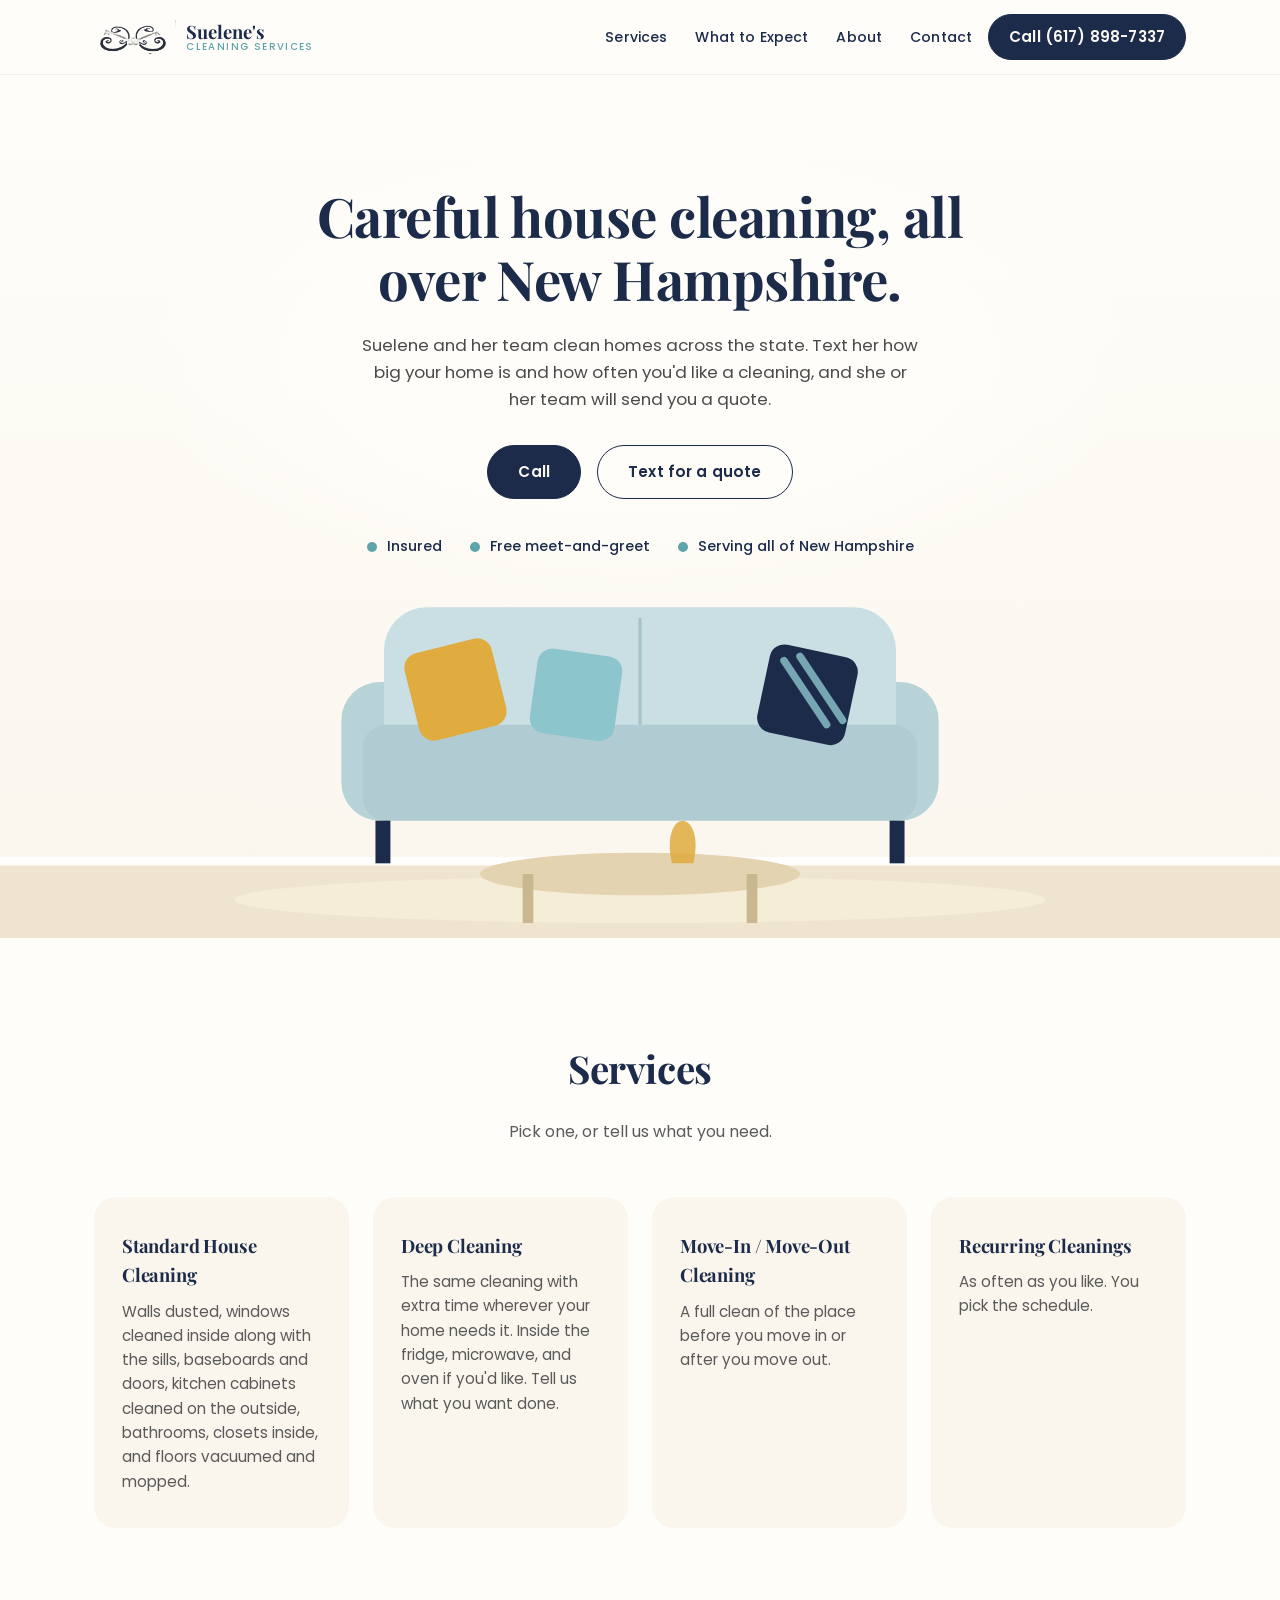
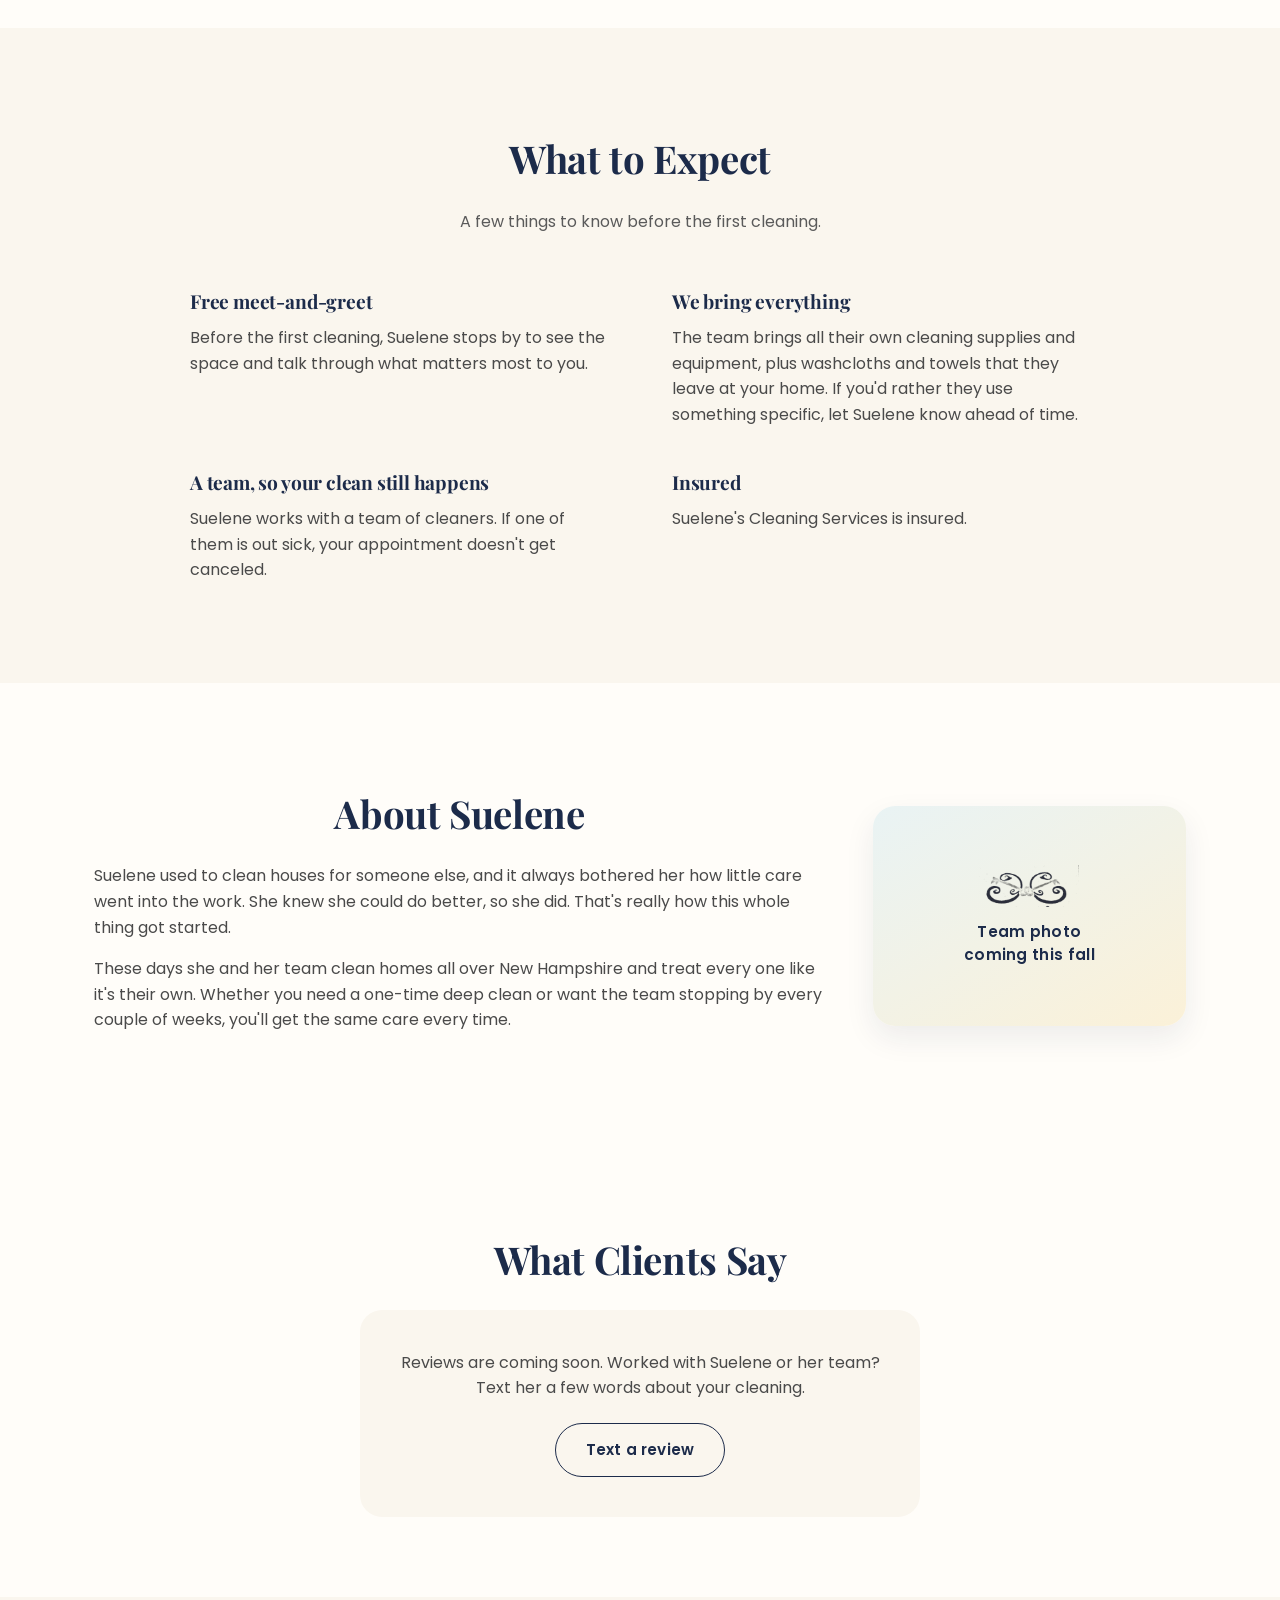
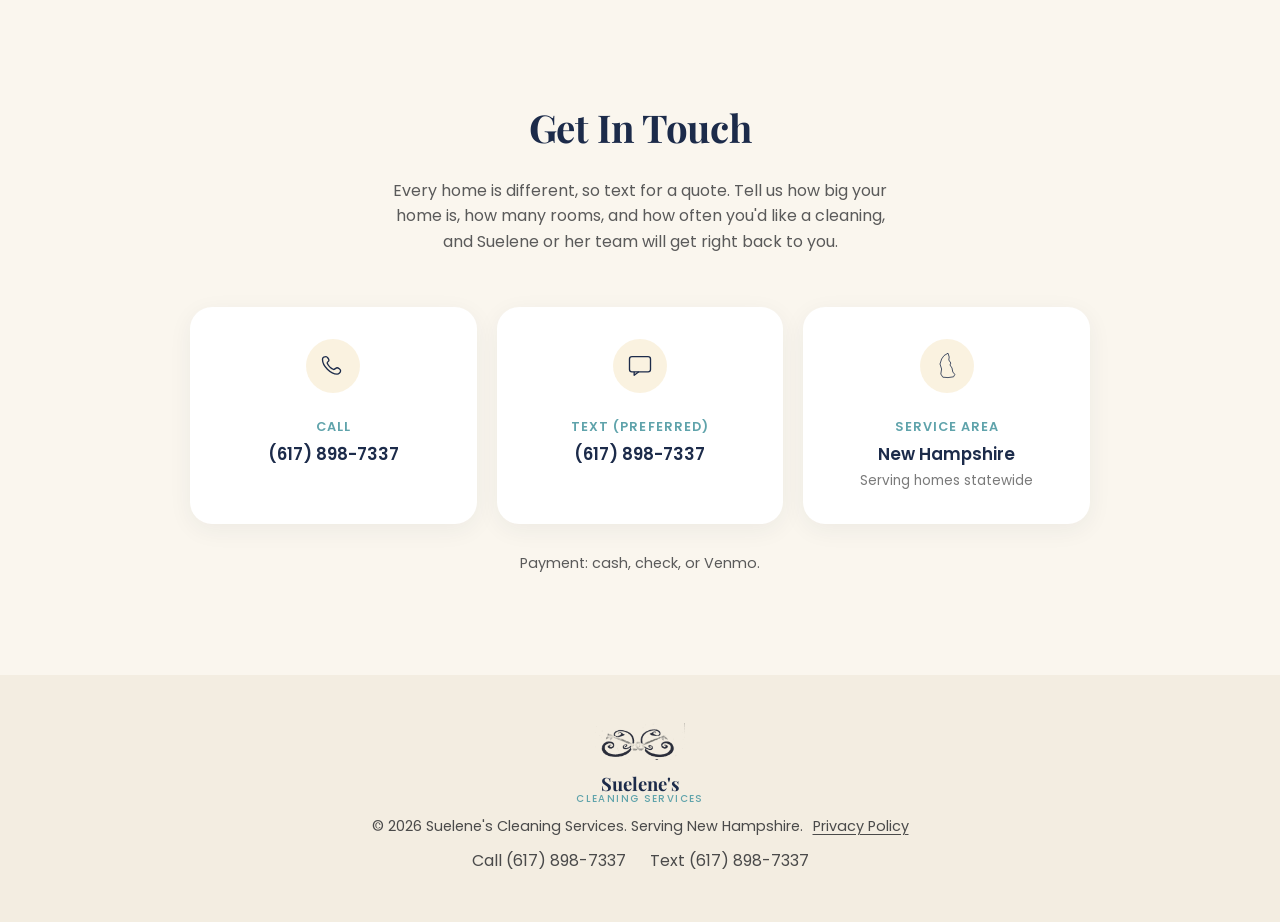
==== commit b199cbd1: "Add reviews section placeholder to v2 Co-Authored-By: Claude Sonnet 5.5 <noreply@anthropic.com>" ====
--- a/v2/index.html
+++ b/v2/index.html
@@ -127,6 +127,21 @@
     </div>
   </section>
 
+  <section id="reviews" class="reviews">
+    <div class="container">
+      <h2>What Clients Say</h2>
+      <div class="review-slot">
+        <p class="review-empty">Reviews are coming soon. Worked with Suelene or her team? Text her a few words about your cleaning.</p>
+        <a class="btn btn-secondary" href="sms:+16178987337">Text a review</a>
+      </div>
+      <!-- When real reviews arrive, add cards here:
+      <div class="review-list">
+        <blockquote class="review"><p>"Review text."</p><footer>First name, town</footer></blockquote>
+      </div>
+      -->
+    </div>
+  </section>
+
   <section id="contact" class="contact">
     <div class="container contact-inner">
       <h2>Get In Touch</h2>
--- a/v2/css/style.css
+++ b/v2/css/style.css
@@ -181,17 +181,17 @@
   position: relative;
   overflow: hidden;
   background: linear-gradient(180deg, #fffdf9 0%, #faf6ee 100%);
-  padding: 110px 0 290px;
+  padding: 110px 0 380px;
   text-align: center;
 }
 
 .hero-art {
   position: absolute;
-  inset: 0;
+  left: 0;
+  right: 0;
+  bottom: 0;
   width: 100%;
-  height: 100%;
-  object-fit: cover;
-  object-position: center bottom;
+  height: auto;
   z-index: 0;
   pointer-events: none;
 }
@@ -362,6 +362,35 @@
   line-height: 1.5;
   letter-spacing: 0.02em;
 }
+
+/* Reviews */
+.reviews { padding: 80px 0; }
+
+.review-slot {
+  max-width: 560px;
+  margin: 0 auto;
+  text-align: center;
+  background: var(--soft);
+  border-radius: var(--radius);
+  padding: 40px 32px;
+}
+
+.review-empty { margin: 0 0 22px; color: #4a4a4a; }
+
+.review-list {
+  display: grid;
+  grid-template-columns: repeat(auto-fit, minmax(260px, 1fr));
+  gap: 24px;
+}
+
+.review {
+  margin: 0;
+  background: var(--soft);
+  border-radius: var(--radius);
+  padding: 28px;
+}
+.review p { margin: 0 0 14px; }
+.review footer { font-weight: 600; color: var(--navy); font-size: 0.9rem; }
 
 /* Contact */
 .contact { background: var(--soft); }
@@ -523,10 +552,11 @@
 }
 
 @media (max-width: 760px) {
-  .hero { padding-bottom: 250px; }
+  .hero { padding-bottom: 200px; }
   .hero-art {
-    inset: auto 0 0 0;
-    height: auto;
-    object-fit: initial;
+    left: 50%;
+    right: auto;
+    width: 150%;
+    transform: translateX(-50%);
   }
 }
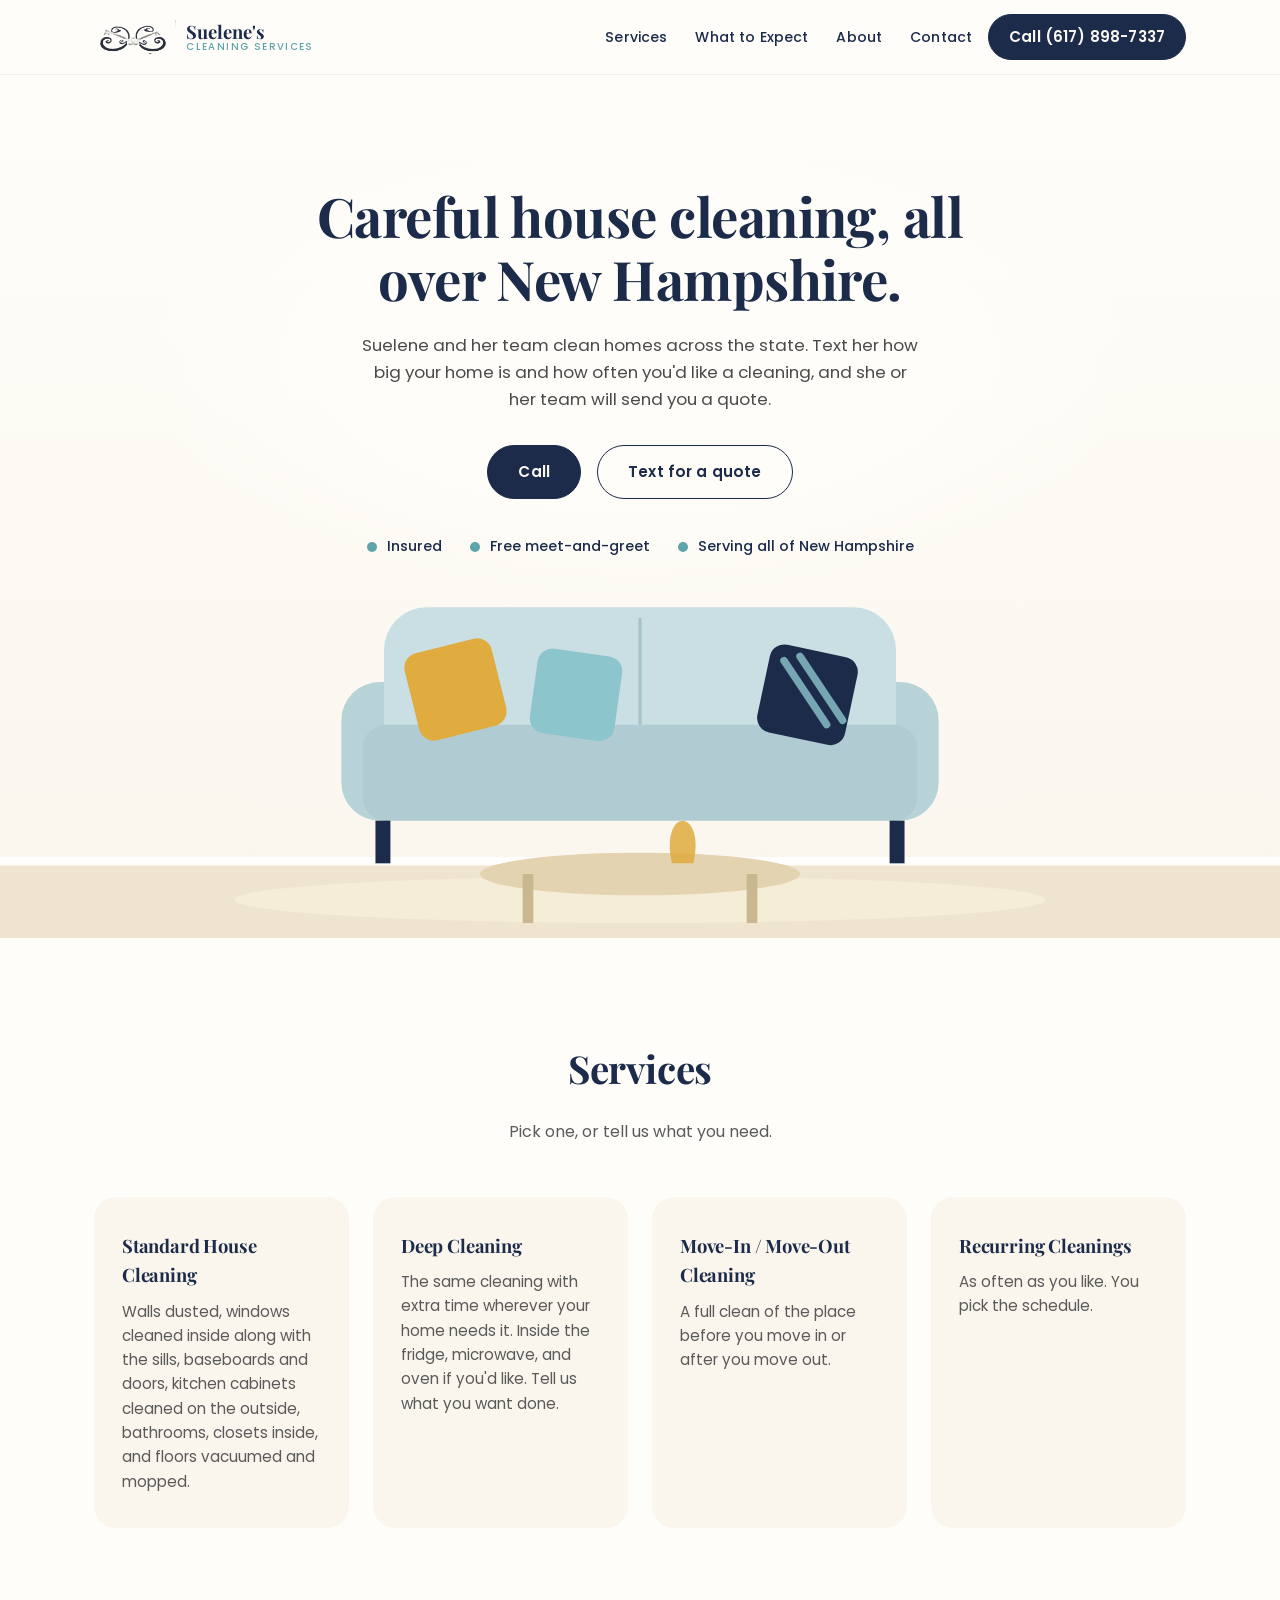
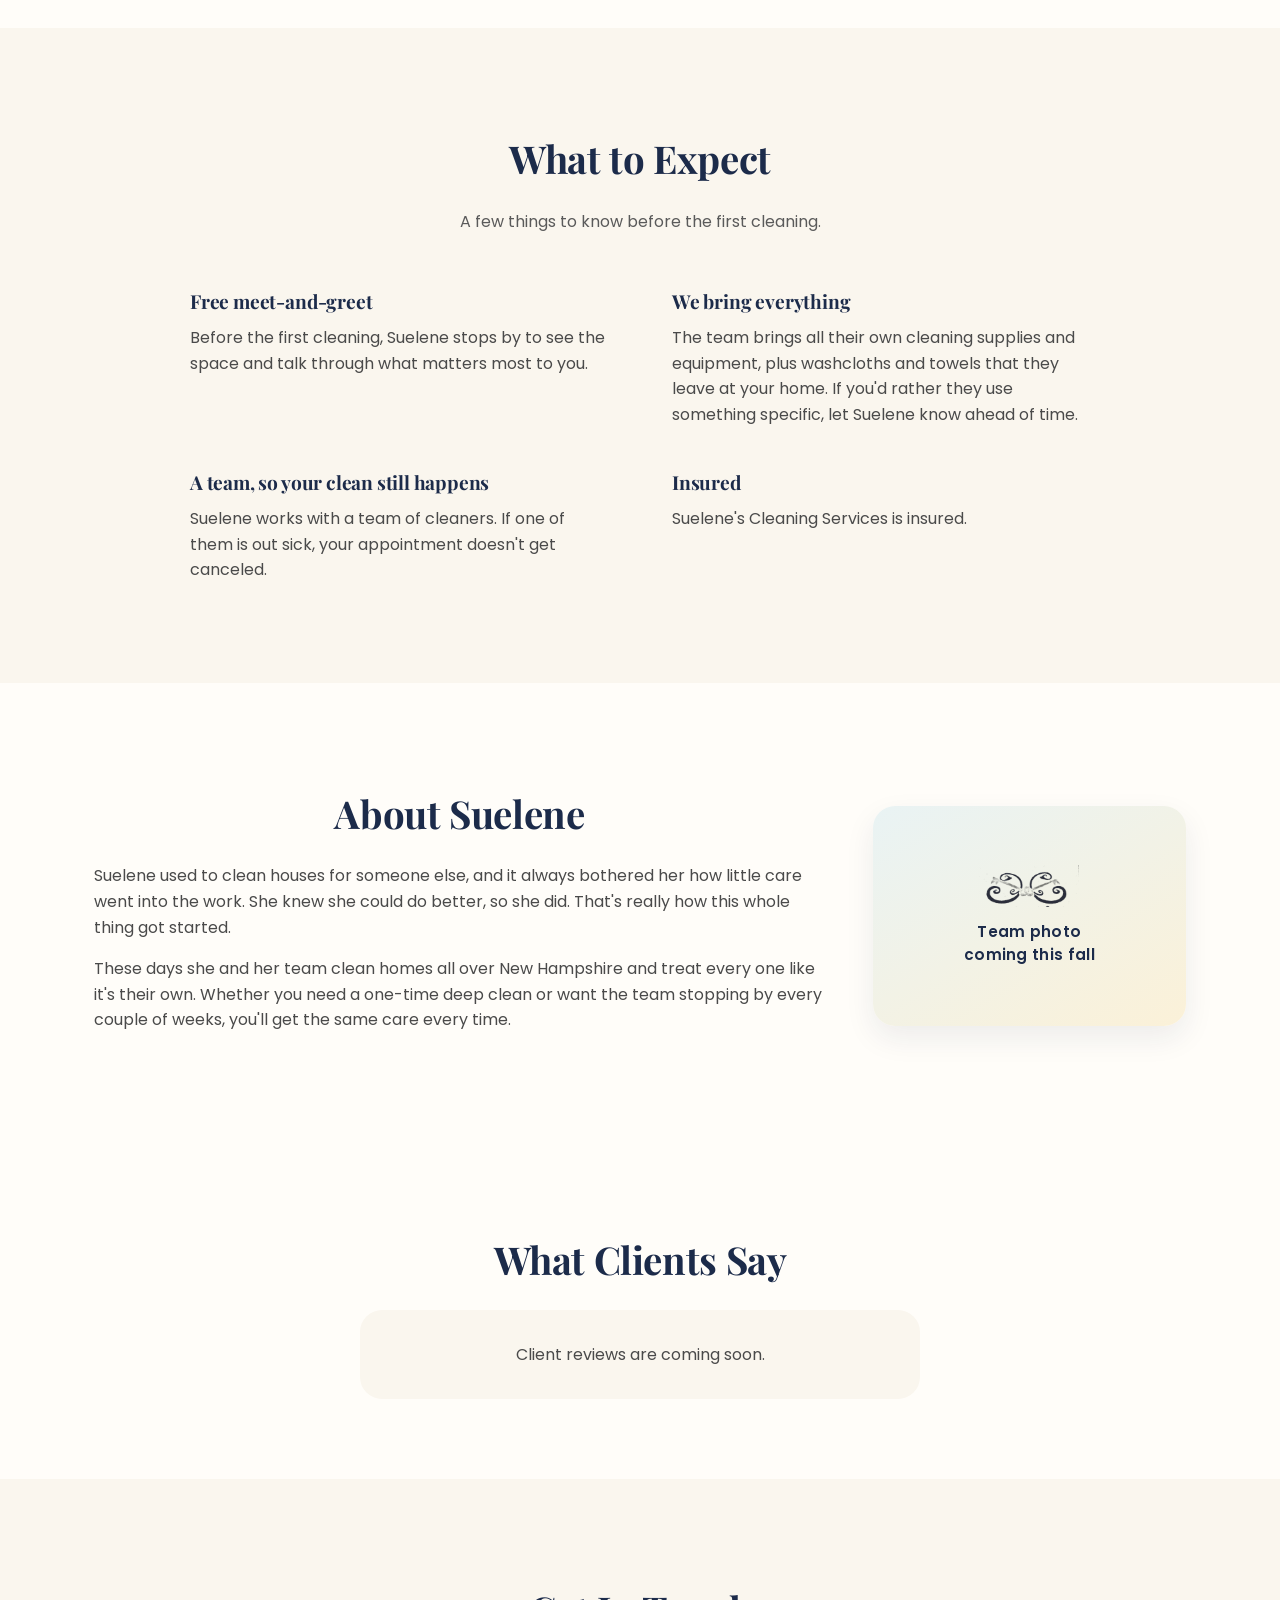
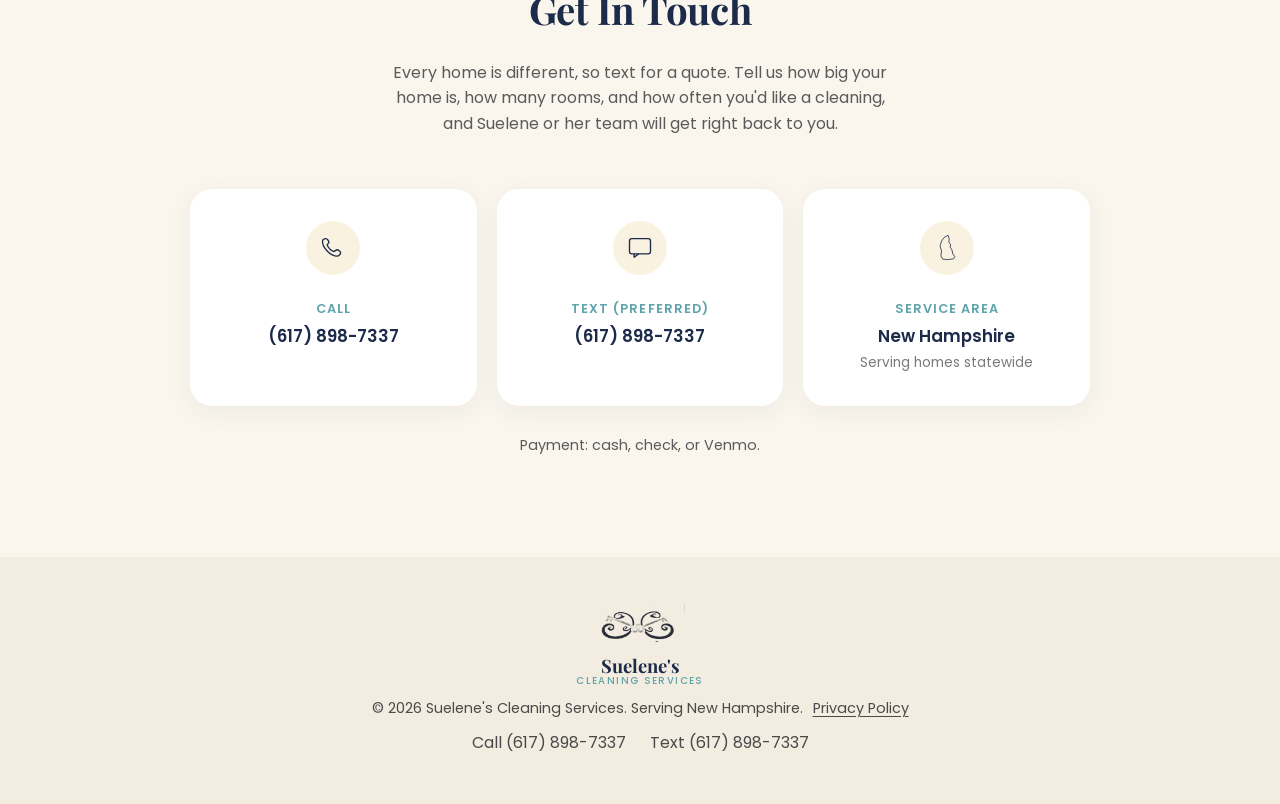
==== commit 8473730e: "Remove text-a-review button from reviews placeholder Co-Authored-By: Claude Sonnet 5.5 <noreply@anth" ====
--- a/v2/index.html
+++ b/v2/index.html
@@ -131,8 +131,7 @@
     <div class="container">
       <h2>What Clients Say</h2>
       <div class="review-slot">
-        <p class="review-empty">Reviews are coming soon. Worked with Suelene or her team? Text her a few words about your cleaning.</p>
-        <a class="btn btn-secondary" href="sms:+16178987337">Text a review</a>
+        <p class="review-empty">Client reviews are coming soon.</p>
       </div>
       <!-- When real reviews arrive, add cards here:
       <div class="review-list">
--- a/v2/css/style.css
+++ b/v2/css/style.css
@@ -372,10 +372,10 @@
   text-align: center;
   background: var(--soft);
   border-radius: var(--radius);
-  padding: 40px 32px;
-}
-
-.review-empty { margin: 0 0 22px; color: #4a4a4a; }
+  padding: 32px;
+}
+
+.review-empty { margin: 0; color: #4a4a4a; }
 
 .review-list {
   display: grid;
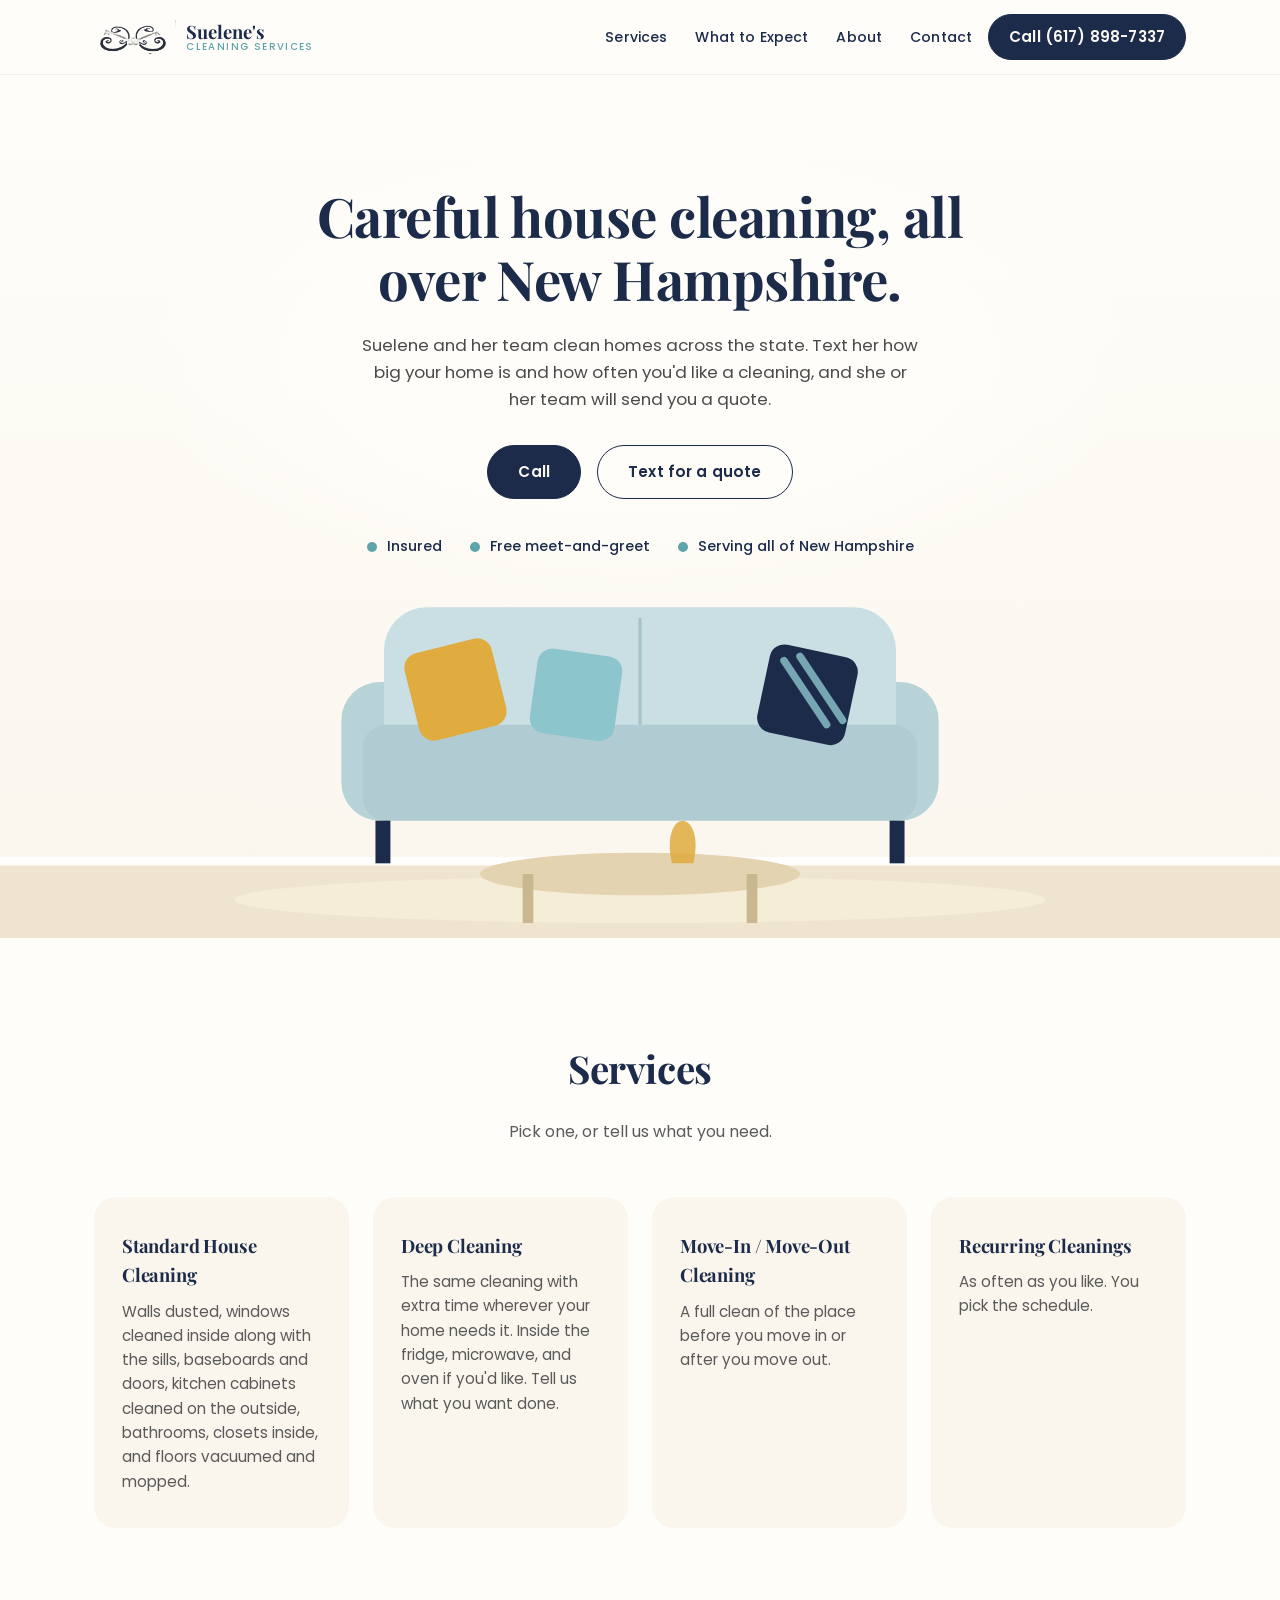
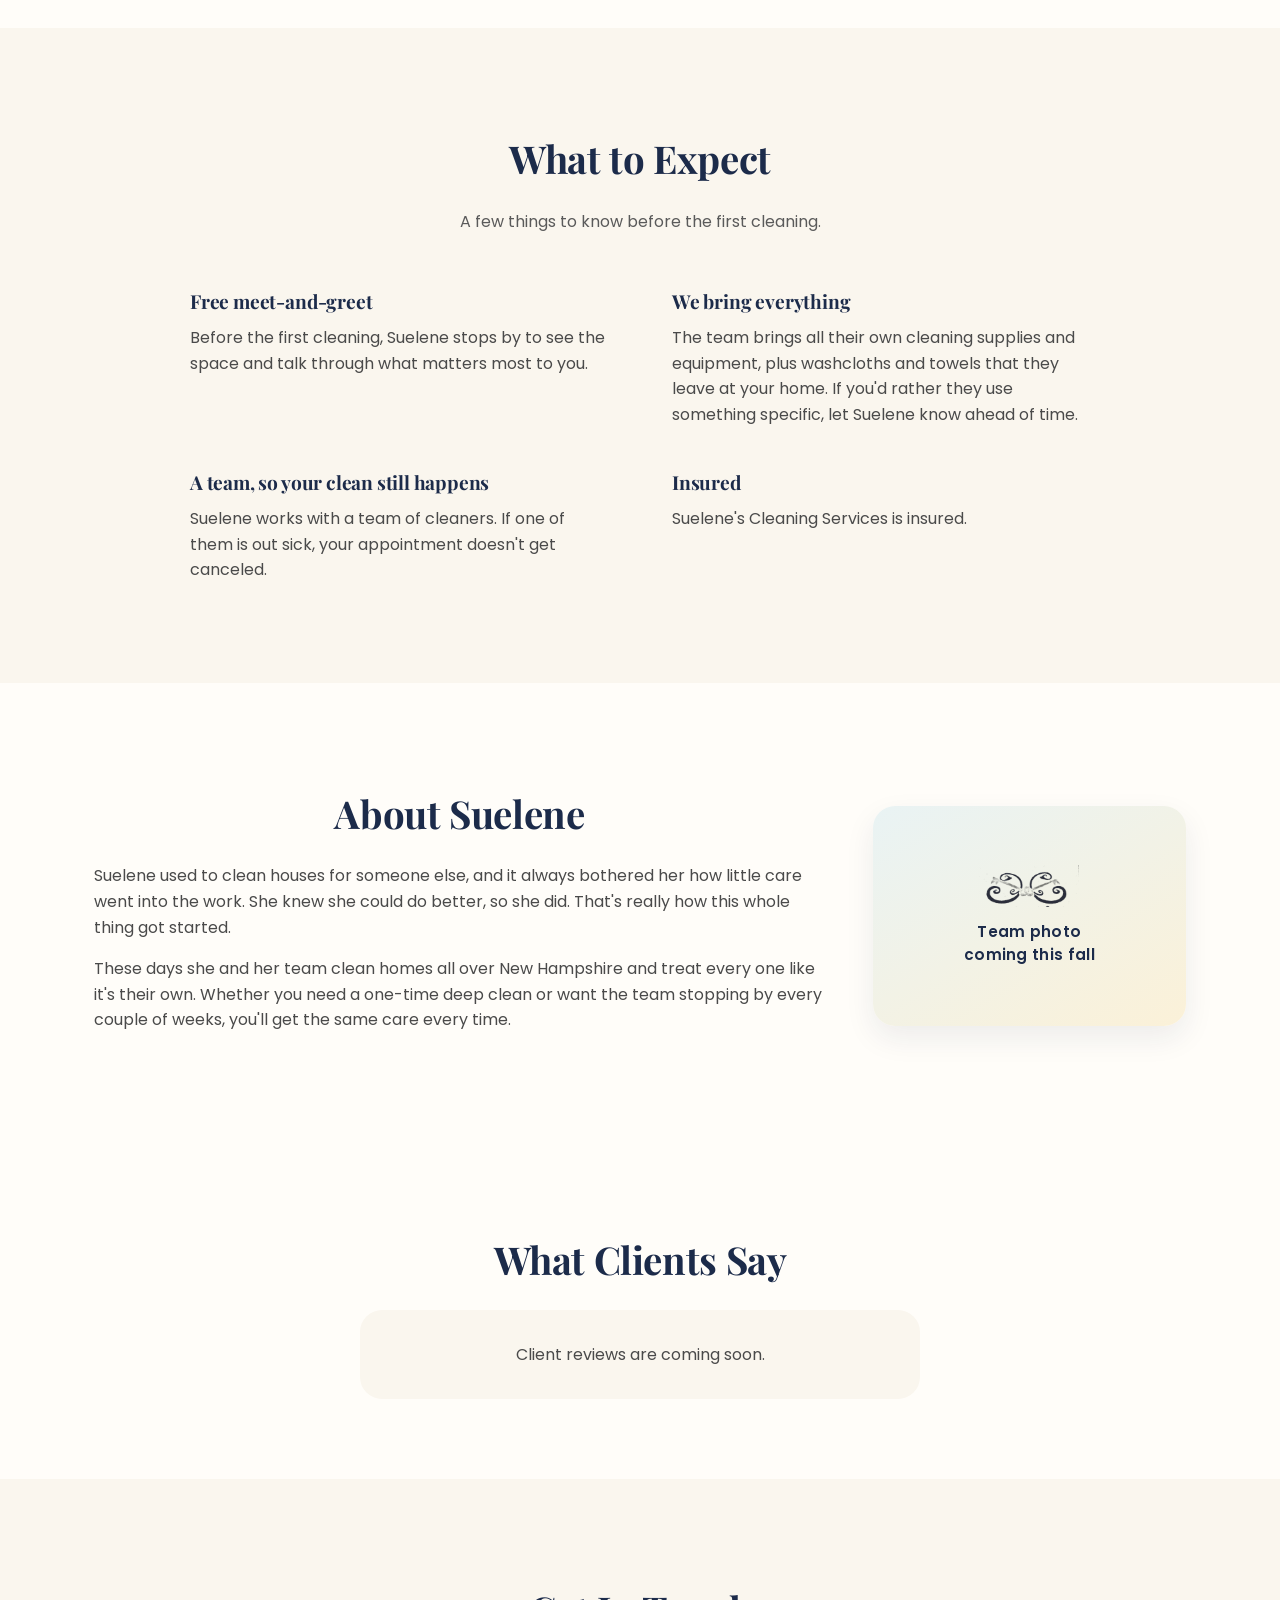
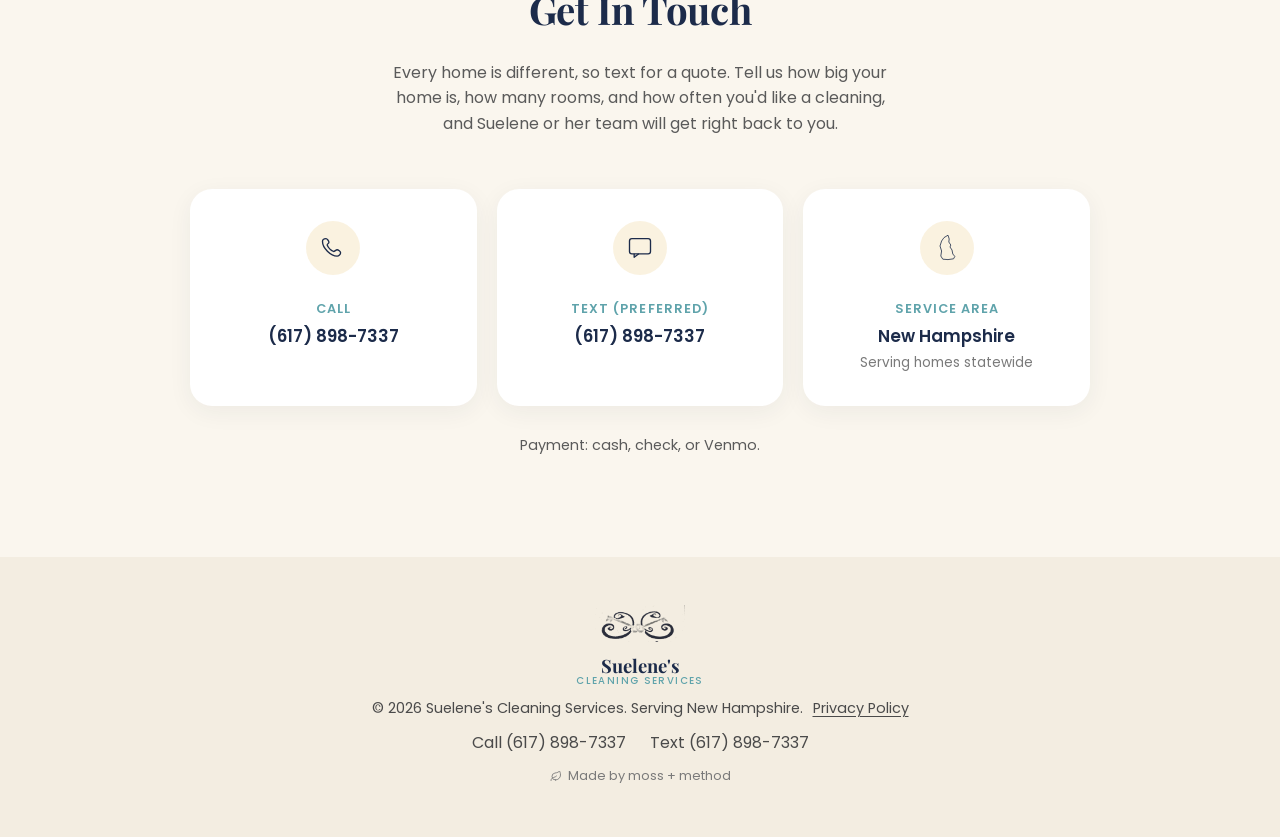
==== commit e5c7d5bb: "Add moss + method credit to footer Co-Authored-By: Claude Sonnet 5.5 <noreply@anthropic.com>" ====
--- a/v2/index.html
+++ b/v2/index.html
@@ -188,6 +188,7 @@
       <a href="tel:+16178987337">Call (617) 898-7337</a>
       <a href="sms:+16178987337">Text (617) 898-7337</a>
     </div>
+    <p class="made-by"><a href="https://mossandmethod.com" target="_blank" rel="noopener noreferrer"><svg width="12" height="12" viewBox="0 0 24 24" fill="none" stroke="currentColor" stroke-width="1.75" stroke-linecap="round" stroke-linejoin="round" aria-hidden="true"><path d="M11 20A7 7 0 0 1 9.8 6.1C15.5 5 17 4.48 19 2c1 2 2 4.18 2 8 0 5.5-4.78 10-10 10Z"/><path d="M2 21c0-3 1.85-5.36 5.08-6C9.5 14.52 12 13 13 12"/></svg> Made by moss + method</a></p>
   </div>
 </footer>
 
--- a/v2/css/style.css
+++ b/v2/css/style.css
@@ -560,3 +560,7 @@
     transform: translateX(-50%);
   }
 }
+
+.made-by { margin-top: 6px; }
+.made-by a { display: inline-flex; align-items: center; gap: 6px; font-size: 0.8rem; color: #7a7a7a; }
+.made-by a:hover { color: var(--navy); }
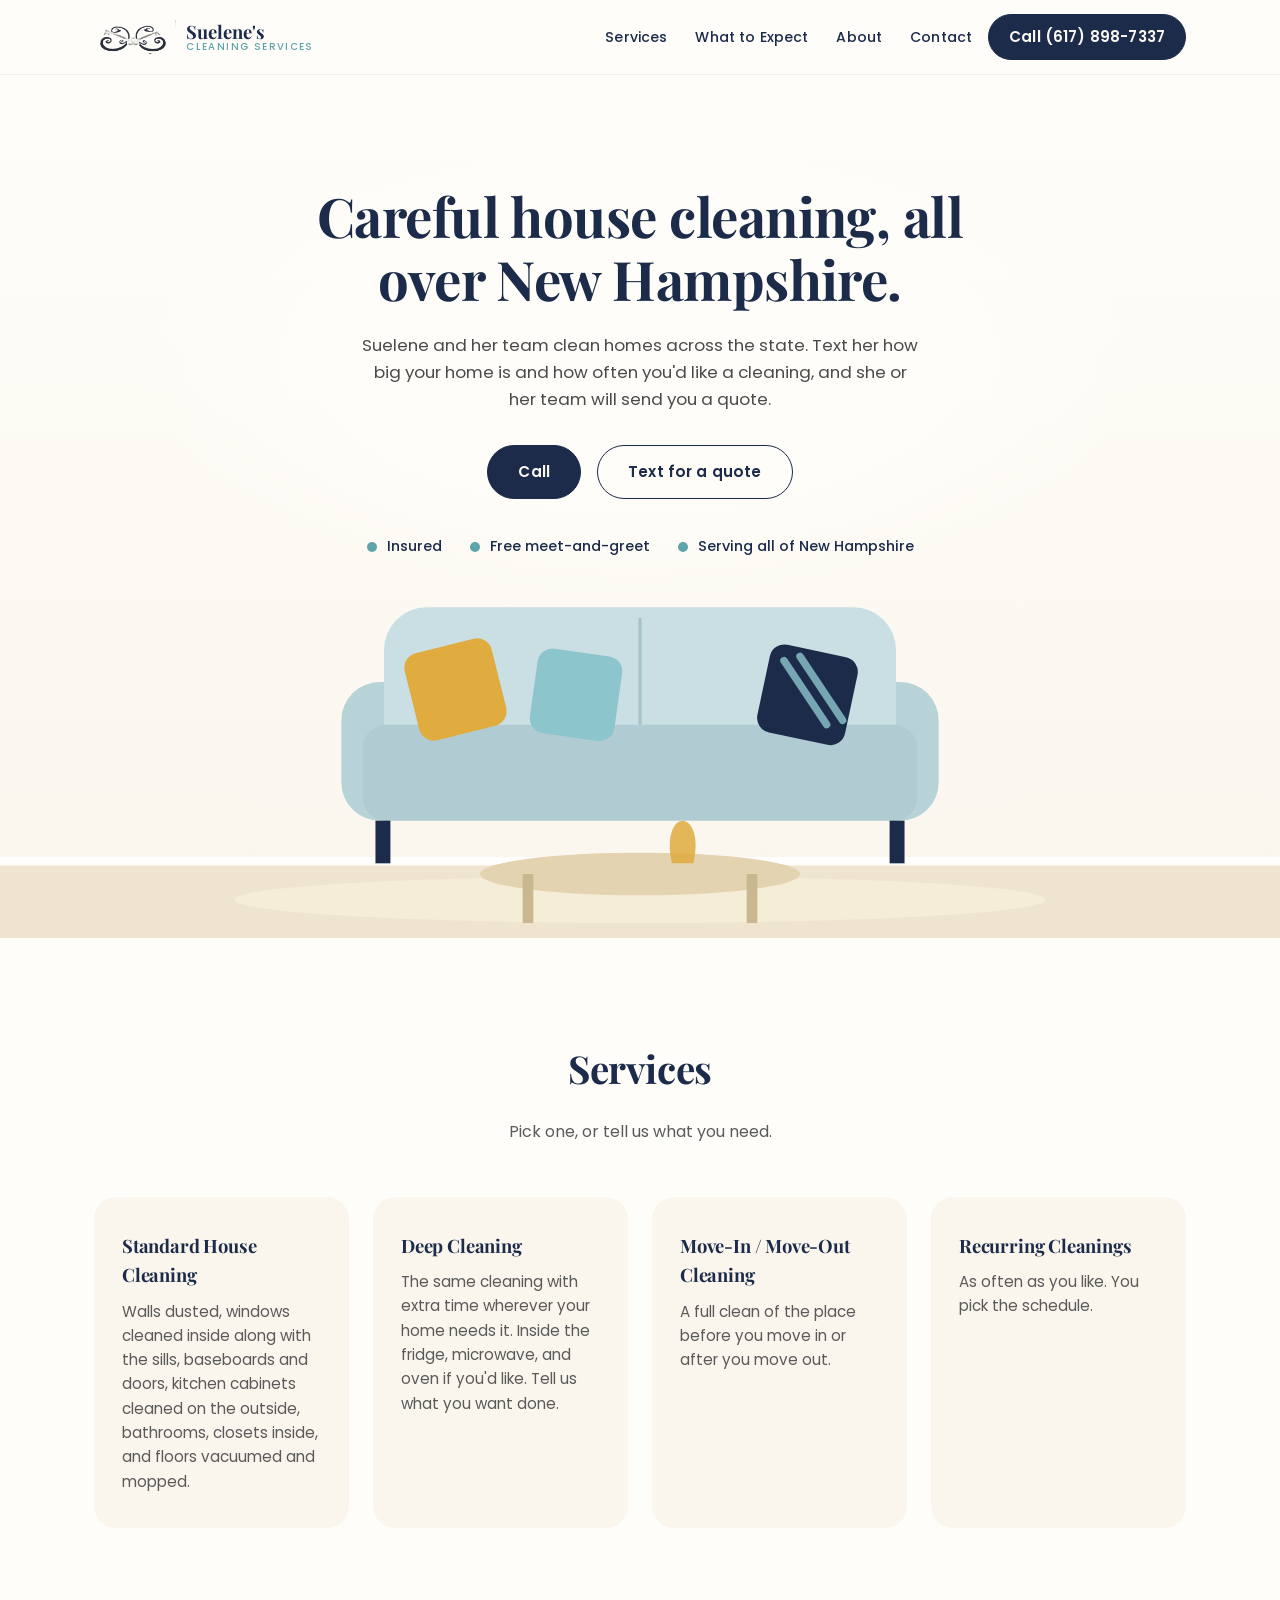
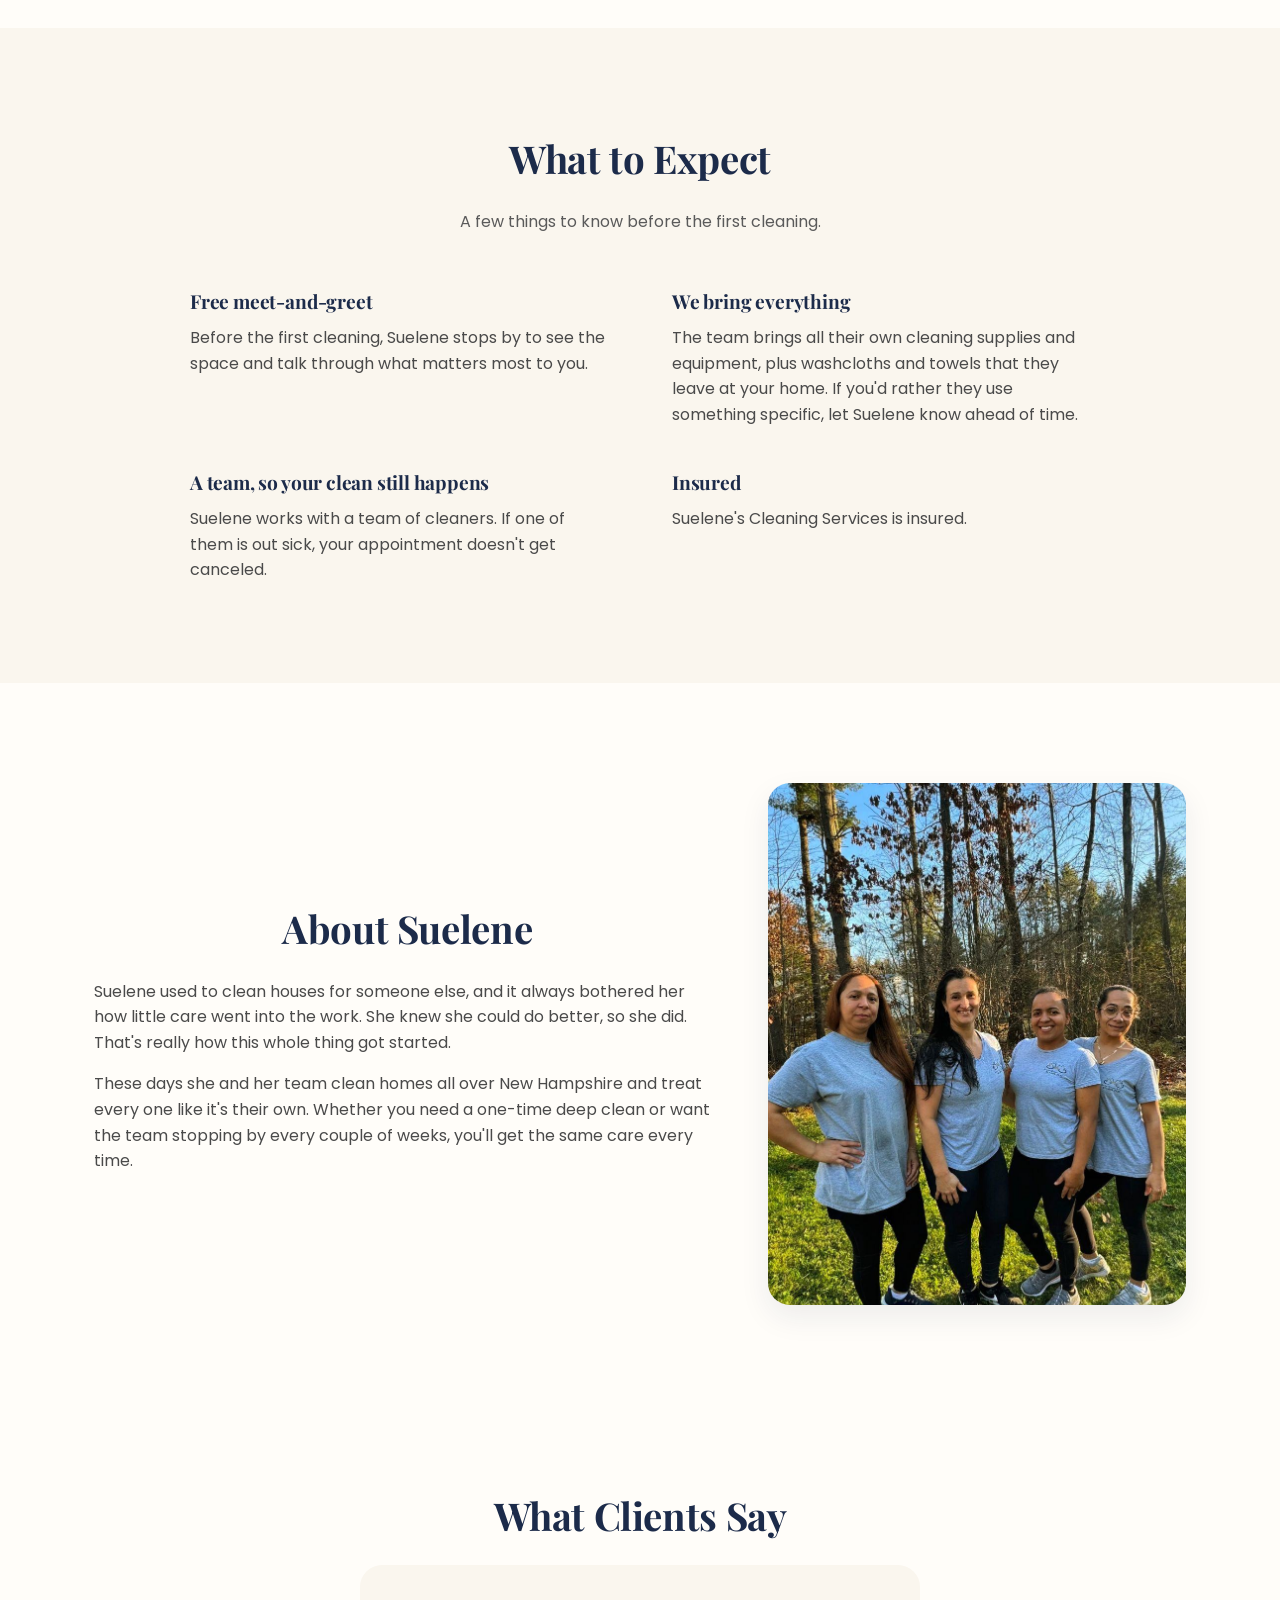
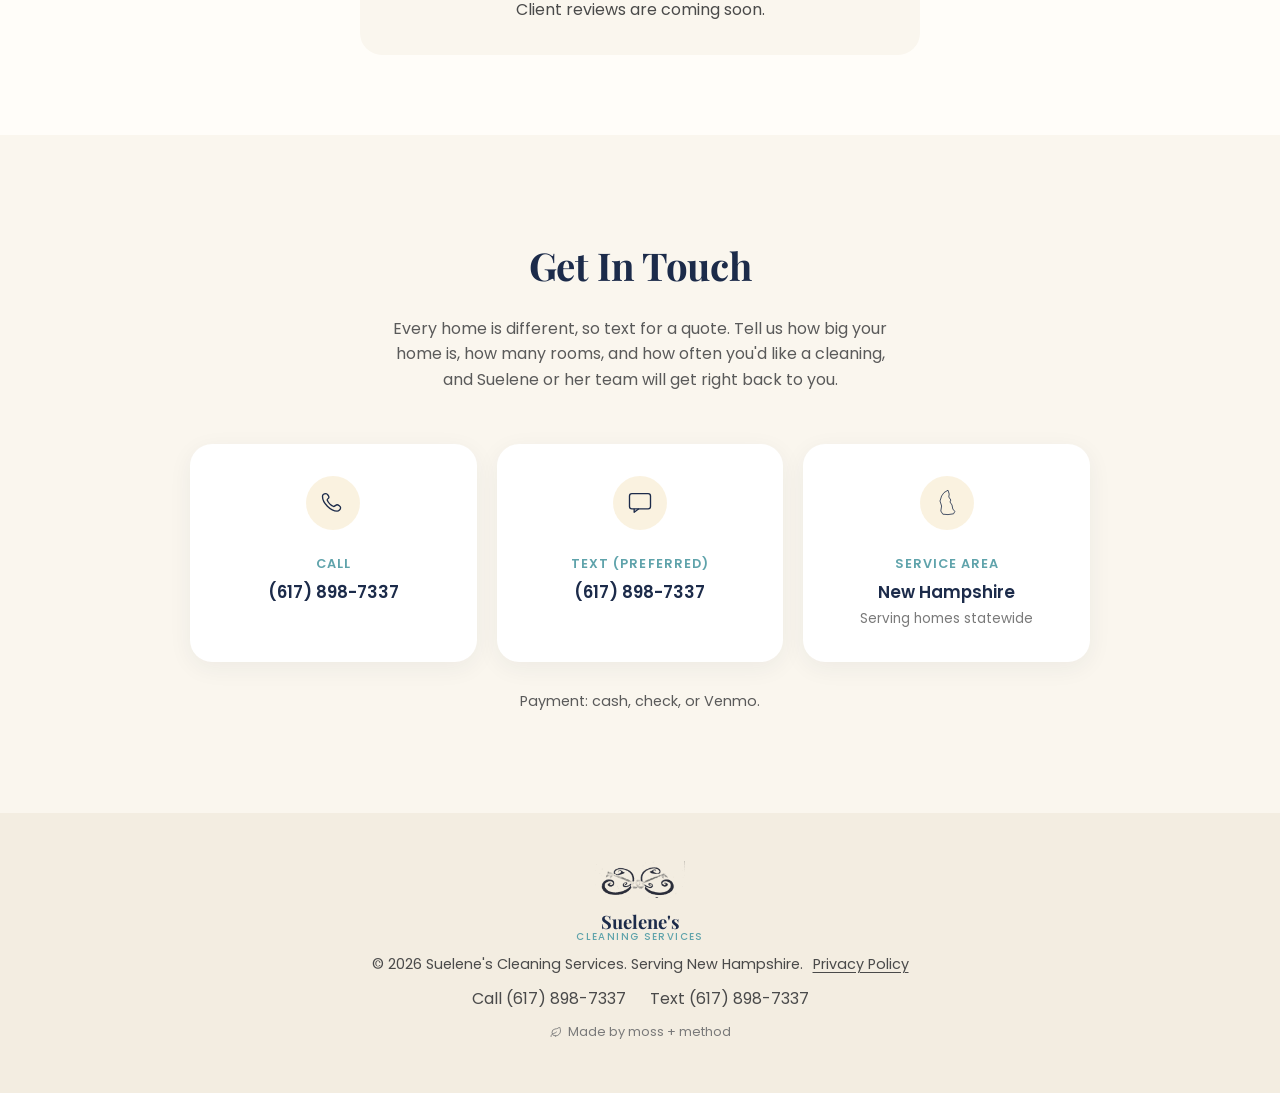
==== commit 60bb22b3: "Add team photo to the About section in v2 Co-Authored-By: Claude Sonnet 5.5 <noreply@anthropic.com>" ====
--- a/v2/index.html
+++ b/v2/index.html
@@ -119,10 +119,7 @@
         <p>These days she and her team clean homes all over New Hampshire and treat every one like it's their own. Whether you need a one-time deep clean or want the team stopping by every couple of weeks, you'll get the same care every time.</p>
       </div>
       <div class="about-photo">
-        <div class="about-photo-frame">
-          <img src="images/logo-navy.png" alt="" class="about-photo-logo" aria-hidden="true">
-          <span class="about-photo-label">Team photo<br>coming this fall</span>
-        </div>
+        <img src="images/team.jpg" alt="Suelene and her cleaning team outdoors in their Suelene's Cleaning Services shirts" class="about-team-photo" width="843" height="1500" loading="lazy">
       </div>
     </div>
   </section>
--- a/v2/css/style.css
+++ b/v2/css/style.css
@@ -323,44 +323,23 @@
 /* About */
 .about-inner {
   display: grid;
-  grid-template-columns: 1.4fr 0.6fr;
+  grid-template-columns: 1.2fr 0.8fr;
   gap: 48px;
   align-items: center;
 }
 
 .about-text p { color: #4a4a4a; }
 
-.about-photo {
-  display: flex;
-  align-items: stretch;
-}
-
-.about-photo-frame {
-  flex: 1;
-  min-height: 220px;
+.about-photo { display: flex; }
+
+.about-team-photo {
+  width: 100%;
+  height: auto;
+  aspect-ratio: 4 / 5;
+  object-fit: cover;
+  object-position: center 30%;
   border-radius: var(--radius);
-  background: linear-gradient(150deg, #e9f3f4 0%, #fbf1d8 100%);
-  display: flex;
-  flex-direction: column;
-  align-items: center;
-  justify-content: center;
-  gap: 14px;
-  text-align: center;
-  padding: 24px;
   box-shadow: var(--shadow);
-}
-
-.about-photo-logo {
-  width: 100px;
-  height: auto;
-}
-
-.about-photo-label {
-  color: var(--navy);
-  font-weight: 600;
-  font-size: 0.95rem;
-  line-height: 1.5;
-  letter-spacing: 0.02em;
 }
 
 /* Reviews */
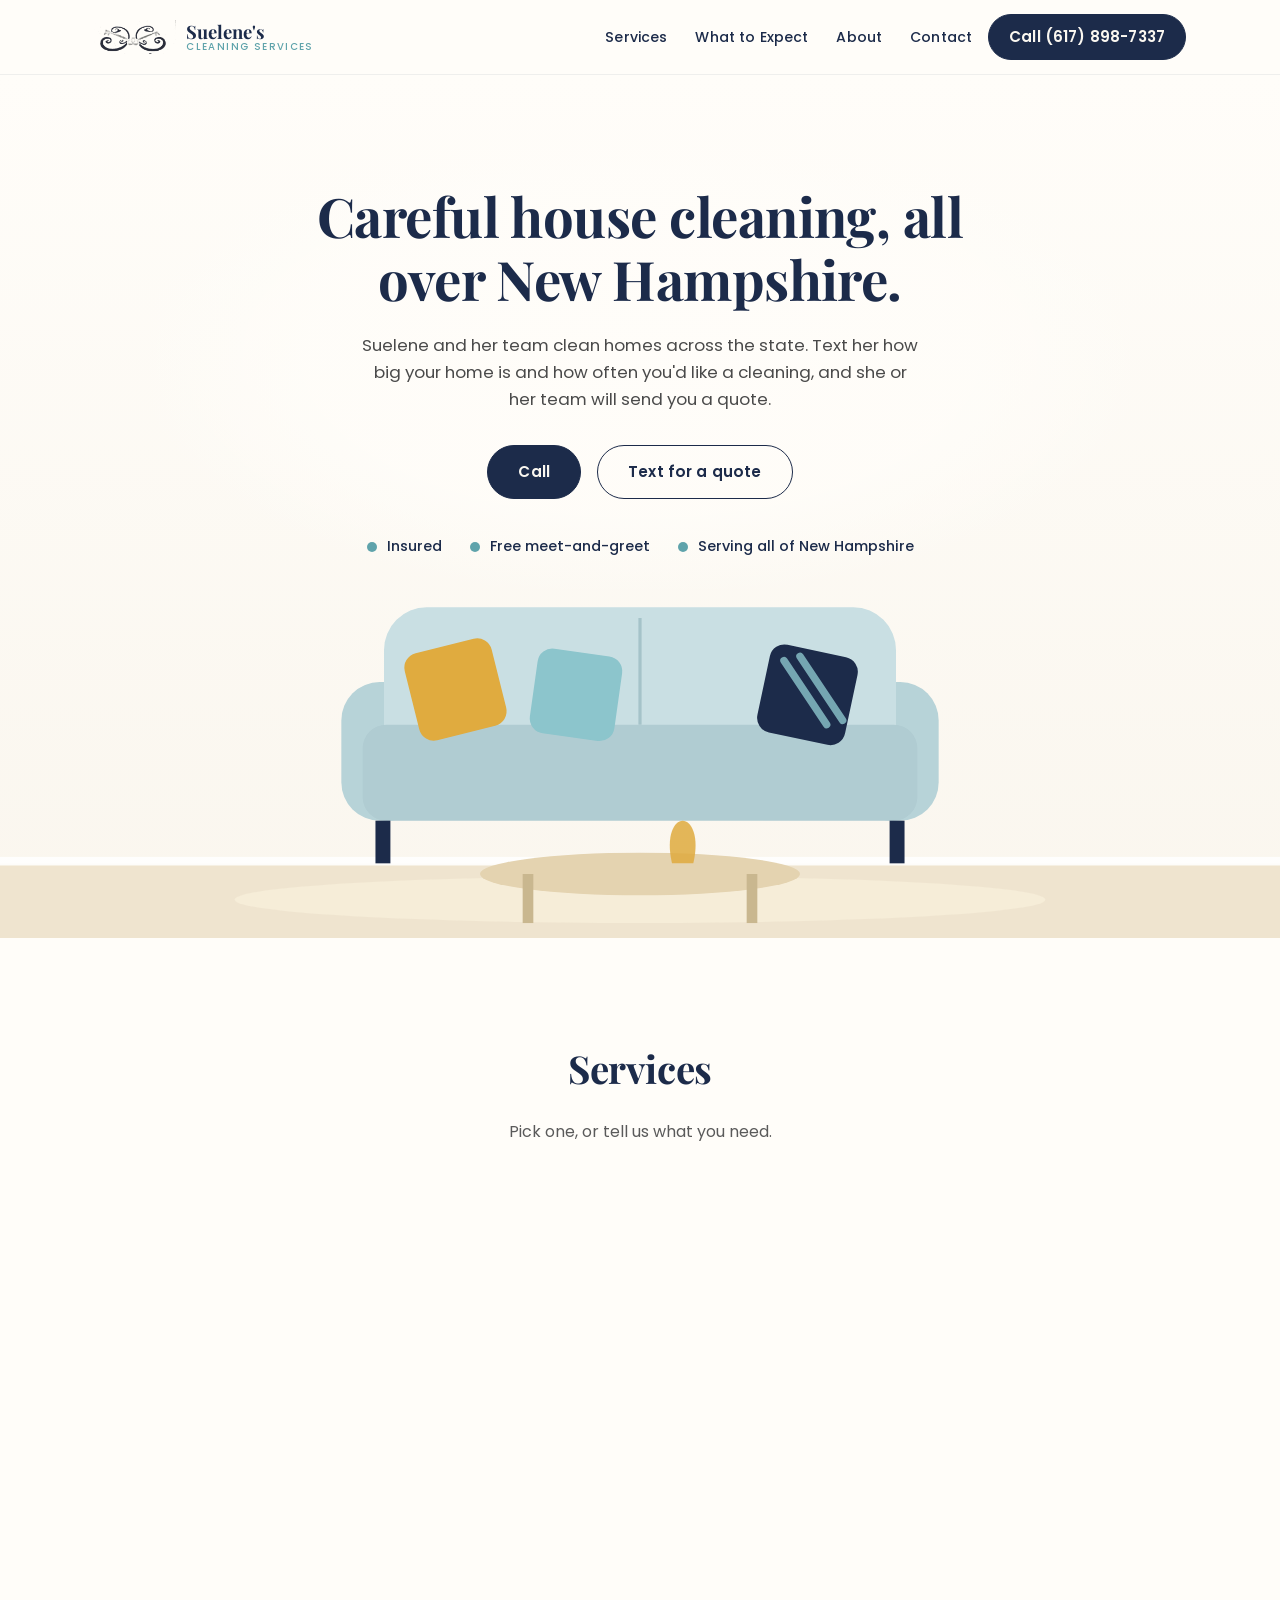
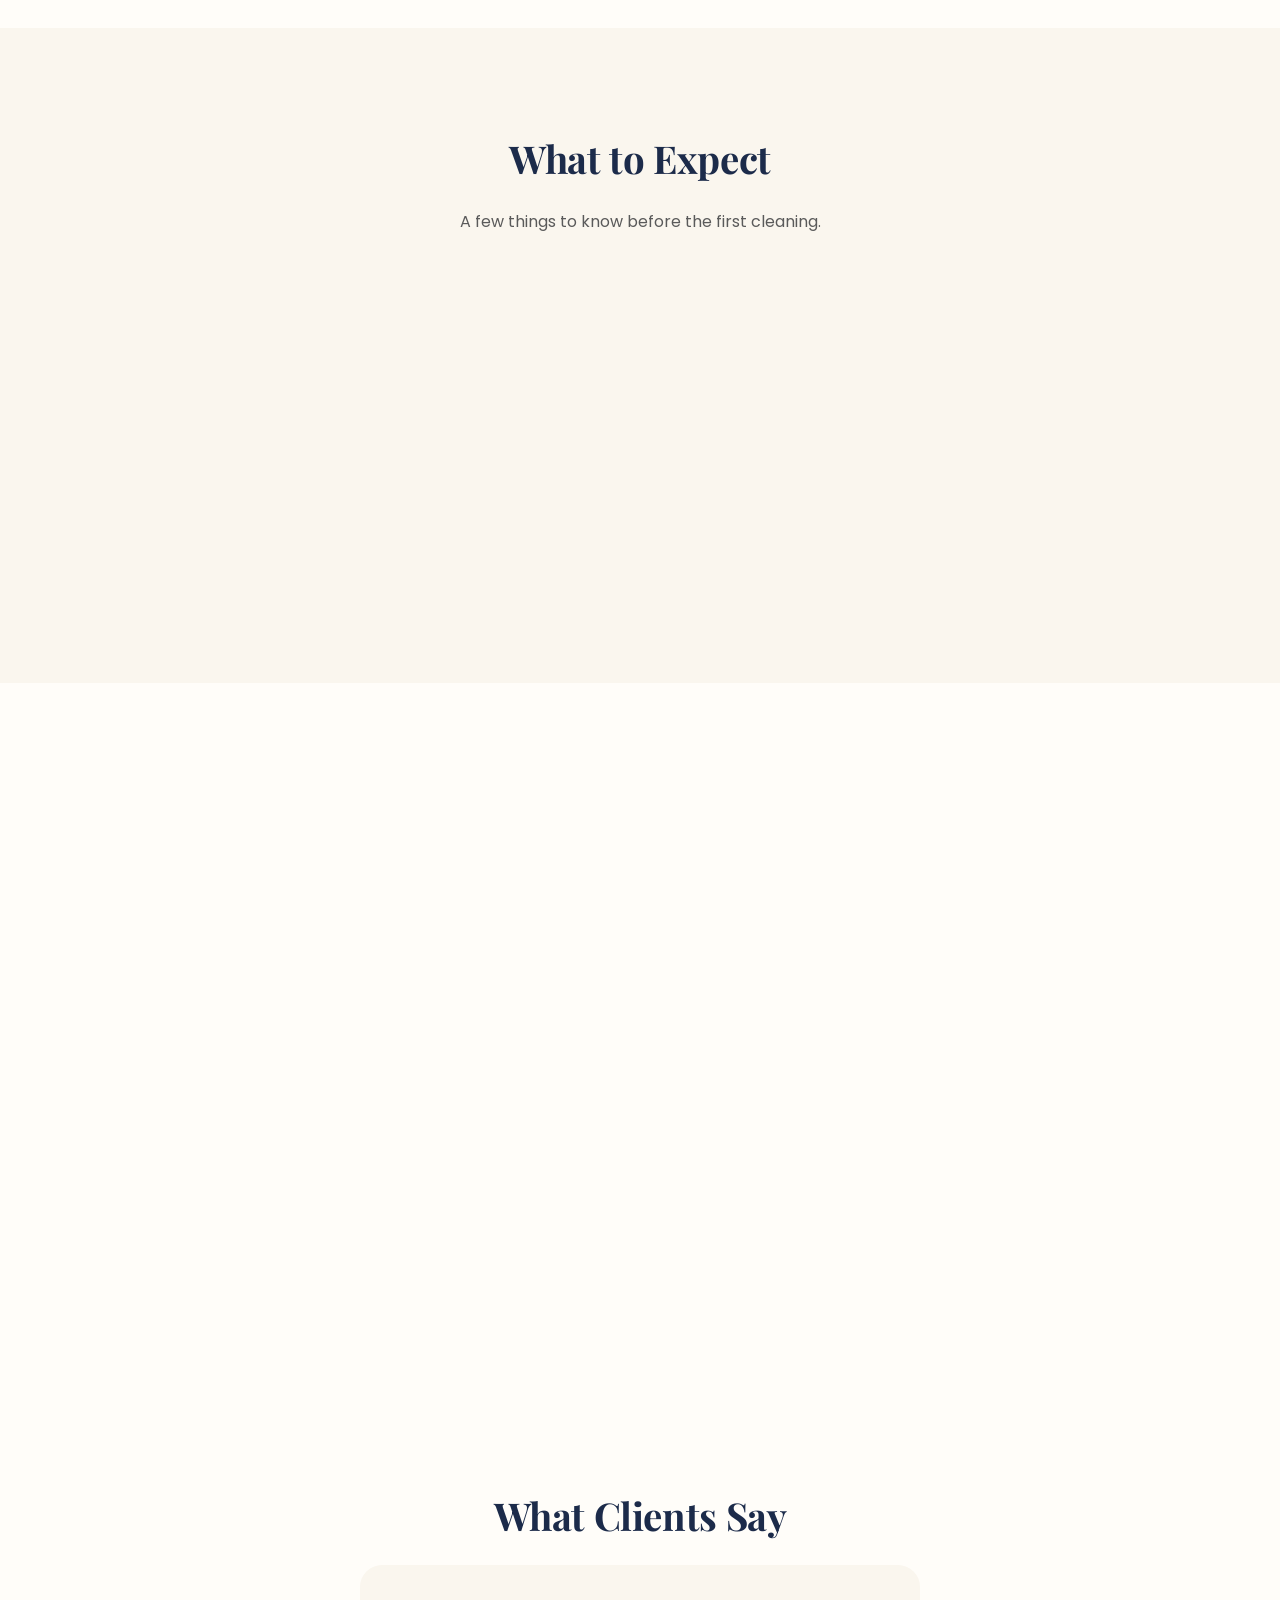
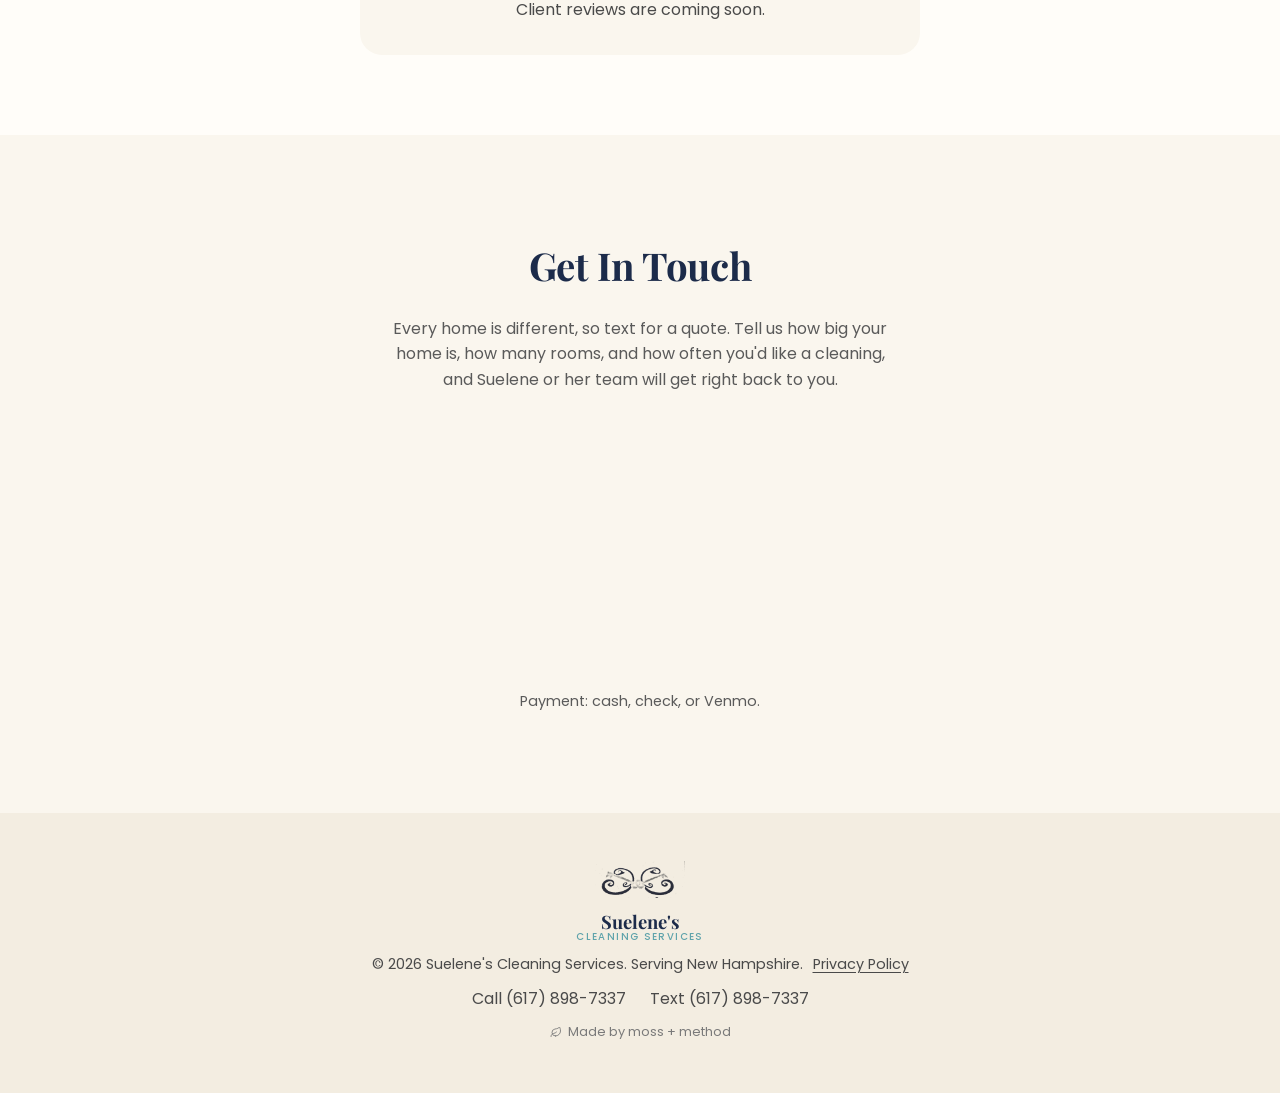
==== commit 2381865c: "Make the lighter design the main site; archive the first version at /v1/ Co-Authored-By: Claude Sonn" ====
--- a/v2/index.html
+++ b/v2/index.html
@@ -1,199 +1,2 @@
 <!DOCTYPE html>
-<html lang="en">
-<head>
-<meta charset="UTF-8">
-<meta name="viewport" content="width=device-width, initial-scale=1.0">
-<title>Suelene's Cleaning Services | New Hampshire</title>
-<meta name="description" content="House cleaning all over New Hampshire by Suelene and her team. Standard, deep, move-in/move-out, and recurring cleanings. Text for a quote.">
-<link rel="icon" href="data:image/svg+xml,<svg xmlns=%22http://www.w3.org/2000/svg%22 viewBox=%220 0 100 100%22><rect width=%22100%22 height=%22100%22 rx=%2220%22 fill=%22%231c2b4a%22/><text x=%2250%22 y=%2266%22 font-size=%2258%22 text-anchor=%22middle%22 fill=%22%23e7c873%22 font-family=%22Georgia, serif%22>S</text></svg>">
-<link rel="preconnect" href="https://fonts.googleapis.com">
-<link href="https://fonts.googleapis.com/css2?family=Poppins:wght@400;500;600&family=Playfair+Display:wght@600;700&display=swap" rel="stylesheet">
-<link rel="stylesheet" href="css/style.css">
-</head>
-<body>
-
-<header class="site-header">
-  <div class="container header-inner">
-    <a href="#top" class="logo">
-      <img src="images/logo-navy.png" alt="" class="logo-mark-img" aria-hidden="true">
-      <span class="logo-text">Suelene's<span>Cleaning Services</span></span>
-    </a>
-
-    <nav class="main-nav" id="main-nav">
-      <a href="#services">Services</a>
-      <a href="#expect">What to Expect</a>
-      <a href="#about">About</a>
-      <a href="#contact">Contact</a>
-    </nav>
-
-    <a class="btn btn-primary header-cta" href="tel:+16178987337">Call (617) 898-7337</a>
-
-    <button class="nav-toggle" id="nav-toggle" aria-label="Toggle navigation menu" aria-expanded="false">
-      <span></span><span></span><span></span>
-    </button>
-  </div>
-</header>
-
-<main id="top">
-
-  <section class="hero">
-    <img src="images/hero-room.svg" alt="" class="hero-art" aria-hidden="true">
-    <div class="container hero-inner">
-      <h1>Careful house cleaning, all over New Hampshire.</h1>
-      <p class="hero-sub">Suelene and her team clean homes across the state. Text her how big your home is and how often you'd like a cleaning, and she or her team will send you a quote.</p>
-      <div class="hero-actions">
-        <a class="btn btn-primary" href="tel:+16178987337">Call</a>
-        <a class="btn btn-secondary" href="sms:+16178987337">Text for a quote</a>
-      </div>
-      <ul class="hero-points">
-        <li>Insured</li>
-        <li>Free meet-and-greet</li>
-        <li>Serving all of New Hampshire</li>
-      </ul>
-    </div>
-  </section>
-
-  <section id="services" class="services">
-    <div class="container">
-      <h2>Services</h2>
-      <p class="section-sub">Pick one, or tell us what you need.</p>
-
-      <div class="card-grid">
-        <div class="card">
-          <h3>Standard House Cleaning</h3>
-          <p>Walls dusted, windows cleaned inside along with the sills, baseboards and doors, kitchen cabinets cleaned on the outside, bathrooms, closets inside, and floors vacuumed and mopped.</p>
-        </div>
-
-        <div class="card">
-          <h3>Deep Cleaning</h3>
-          <p>The same cleaning with extra time wherever your home needs it. Inside the fridge, microwave, and oven if you'd like. Tell us what you want done.</p>
-        </div>
-
-        <div class="card">
-          <h3>Move-In / Move-Out Cleaning</h3>
-          <p>A full clean of the place before you move in or after you move out.</p>
-        </div>
-
-        <div class="card">
-          <h3>Recurring Cleanings</h3>
-          <p>As often as you like. You pick the schedule.</p>
-        </div>
-      </div>
-    </div>
-  </section>
-
-  <section id="expect" class="expect">
-    <div class="container">
-      <h2>What to Expect</h2>
-      <p class="section-sub">A few things to know before the first cleaning.</p>
-
-      <div class="plain-list">
-        <div class="plain-item">
-          <h3>Free meet-and-greet</h3>
-          <p>Before the first cleaning, Suelene stops by to see the space and talk through what matters most to you.</p>
-        </div>
-
-        <div class="plain-item">
-          <h3>We bring everything</h3>
-          <p>The team brings all their own cleaning supplies and equipment, plus washcloths and towels that they leave at your home. If you'd rather they use something specific, let Suelene know ahead of time.</p>
-        </div>
-
-        <div class="plain-item">
-          <h3>A team, so your clean still happens</h3>
-          <p>Suelene works with a team of cleaners. If one of them is out sick, your appointment doesn't get canceled.</p>
-        </div>
-
-        <div class="plain-item">
-          <h3>Insured</h3>
-          <p>Suelene's Cleaning Services is insured.</p>
-        </div>
-      </div>
-    </div>
-  </section>
-
-  <section id="about" class="about">
-    <div class="container about-inner">
-      <div class="about-text">
-        <h2>About Suelene</h2>
-        <p>Suelene used to clean houses for someone else, and it always bothered her how little care went into the work. She knew she could do better, so she did. That's really how this whole thing got started.</p>
-        <p>These days she and her team clean homes all over New Hampshire and treat every one like it's their own. Whether you need a one-time deep clean or want the team stopping by every couple of weeks, you'll get the same care every time.</p>
-      </div>
-      <div class="about-photo">
-        <img src="images/team.jpg" alt="Suelene and her cleaning team outdoors in their Suelene's Cleaning Services shirts" class="about-team-photo" width="843" height="1500" loading="lazy">
-      </div>
-    </div>
-  </section>
-
-  <section id="reviews" class="reviews">
-    <div class="container">
-      <h2>What Clients Say</h2>
-      <div class="review-slot">
-        <p class="review-empty">Client reviews are coming soon.</p>
-      </div>
-      <!-- When real reviews arrive, add cards here:
-      <div class="review-list">
-        <blockquote class="review"><p>"Review text."</p><footer>First name, town</footer></blockquote>
-      </div>
-      -->
-    </div>
-  </section>
-
-  <section id="contact" class="contact">
-    <div class="container contact-inner">
-      <h2>Get In Touch</h2>
-      <p class="section-sub">Every home is different, so text for a quote. Tell us how big your home is, how many rooms, and how often you'd like a cleaning, and Suelene or her team will get right back to you.</p>
-
-      <div class="contact-cards">
-        <a class="contact-card" href="tel:+16178987337">
-          <div class="card-icon">
-            <svg viewBox="0 0 48 48" width="28" height="28"><path d="M12 8c2 0 5 4 5 6s-3 3-3 5c2 5 6 9 11 11 2 0 4-3 6-3s6 3 6 5c0 3-3 6-6 6-11 0-25-14-25-25 0-3 3-5 6-5z" fill="none" stroke="#1c2b4a" stroke-width="2.3" stroke-linejoin="round"/></svg>
-          </div>
-          <span class="contact-label">Call</span>
-          <span class="contact-value">(617) 898-7337</span>
-        </a>
-
-        <a class="contact-card" href="sms:+16178987337">
-          <div class="card-icon">
-            <svg viewBox="0 0 48 48" width="28" height="28"><rect x="6" y="8" width="36" height="26" rx="4" fill="none" stroke="#1c2b4a" stroke-width="2.3"/><path d="M14 34v6l8-6" fill="none" stroke="#1c2b4a" stroke-width="2.3" stroke-linejoin="round"/></svg>
-          </div>
-          <span class="contact-label">Text (Preferred)</span>
-          <span class="contact-value">(617) 898-7337</span>
-        </a>
-
-        <div class="contact-card contact-card-static">
-          <div class="card-icon">
-            <svg viewBox="0 0 110 140" width="22" height="28"><path d="M60,6 L66,25 L64,40 L74,55 L70,65 L80,80 L84,100 L94,112 L88,124 L60,128 L34,126 L24,110 L28,85 L20,60 L28,35 L40,18 Z" fill="none" stroke="#1c2b4a" stroke-width="4" stroke-linejoin="round"/></svg>
-          </div>
-          <span class="contact-label">Service Area</span>
-          <span class="contact-value">New Hampshire</span>
-          <span class="contact-note">Serving homes statewide</span>
-        </div>
-      </div>
-
-      <p class="payment-note">Payment: cash, check, or Venmo.</p>
-    </div>
-  </section>
-
-</main>
-
-<footer class="site-footer">
-  <div class="container footer-inner">
-    <img src="images/logo-navy.png" alt="" class="footer-logo-img" aria-hidden="true">
-    <span class="logo-text footer-logo">Suelene's<span>Cleaning Services</span></span>
-    <p>&copy; <span id="year"></span> Suelene's Cleaning Services. Serving New Hampshire. <a href="privacy.html" class="footer-privacy">Privacy Policy</a></p>
-    <div class="footer-links">
-      <a href="tel:+16178987337">Call (617) 898-7337</a>
-      <a href="sms:+16178987337">Text (617) 898-7337</a>
-    </div>
-    <p class="made-by"><a href="https://mossandmethod.com" target="_blank" rel="noopener noreferrer"><svg width="12" height="12" viewBox="0 0 24 24" fill="none" stroke="currentColor" stroke-width="1.75" stroke-linecap="round" stroke-linejoin="round" aria-hidden="true"><path d="M11 20A7 7 0 0 1 9.8 6.1C15.5 5 17 4.48 19 2c1 2 2 4.18 2 8 0 5.5-4.78 10-10 10Z"/><path d="M2 21c0-3 1.85-5.36 5.08-6C9.5 14.52 12 13 13 12"/></svg> Made by moss + method</a></p>
-  </div>
-</footer>
-
-<div class="mobile-bar">
-  <a class="btn btn-secondary" href="tel:+16178987337">Call</a>
-  <a class="btn btn-primary" href="sms:+16178987337">Text</a>
-</div>
-
-<script src="js/script.js"></script>
-</body>
-</html>
+<html lang="en"><head><meta charset="utf-8"><meta http-equiv="refresh" content="0; url=../"><link rel="canonical" href="../"><title>Suelene's Cleaning Services</title></head><body><a href="../">Suelene's Cleaning Services</a></body></html>
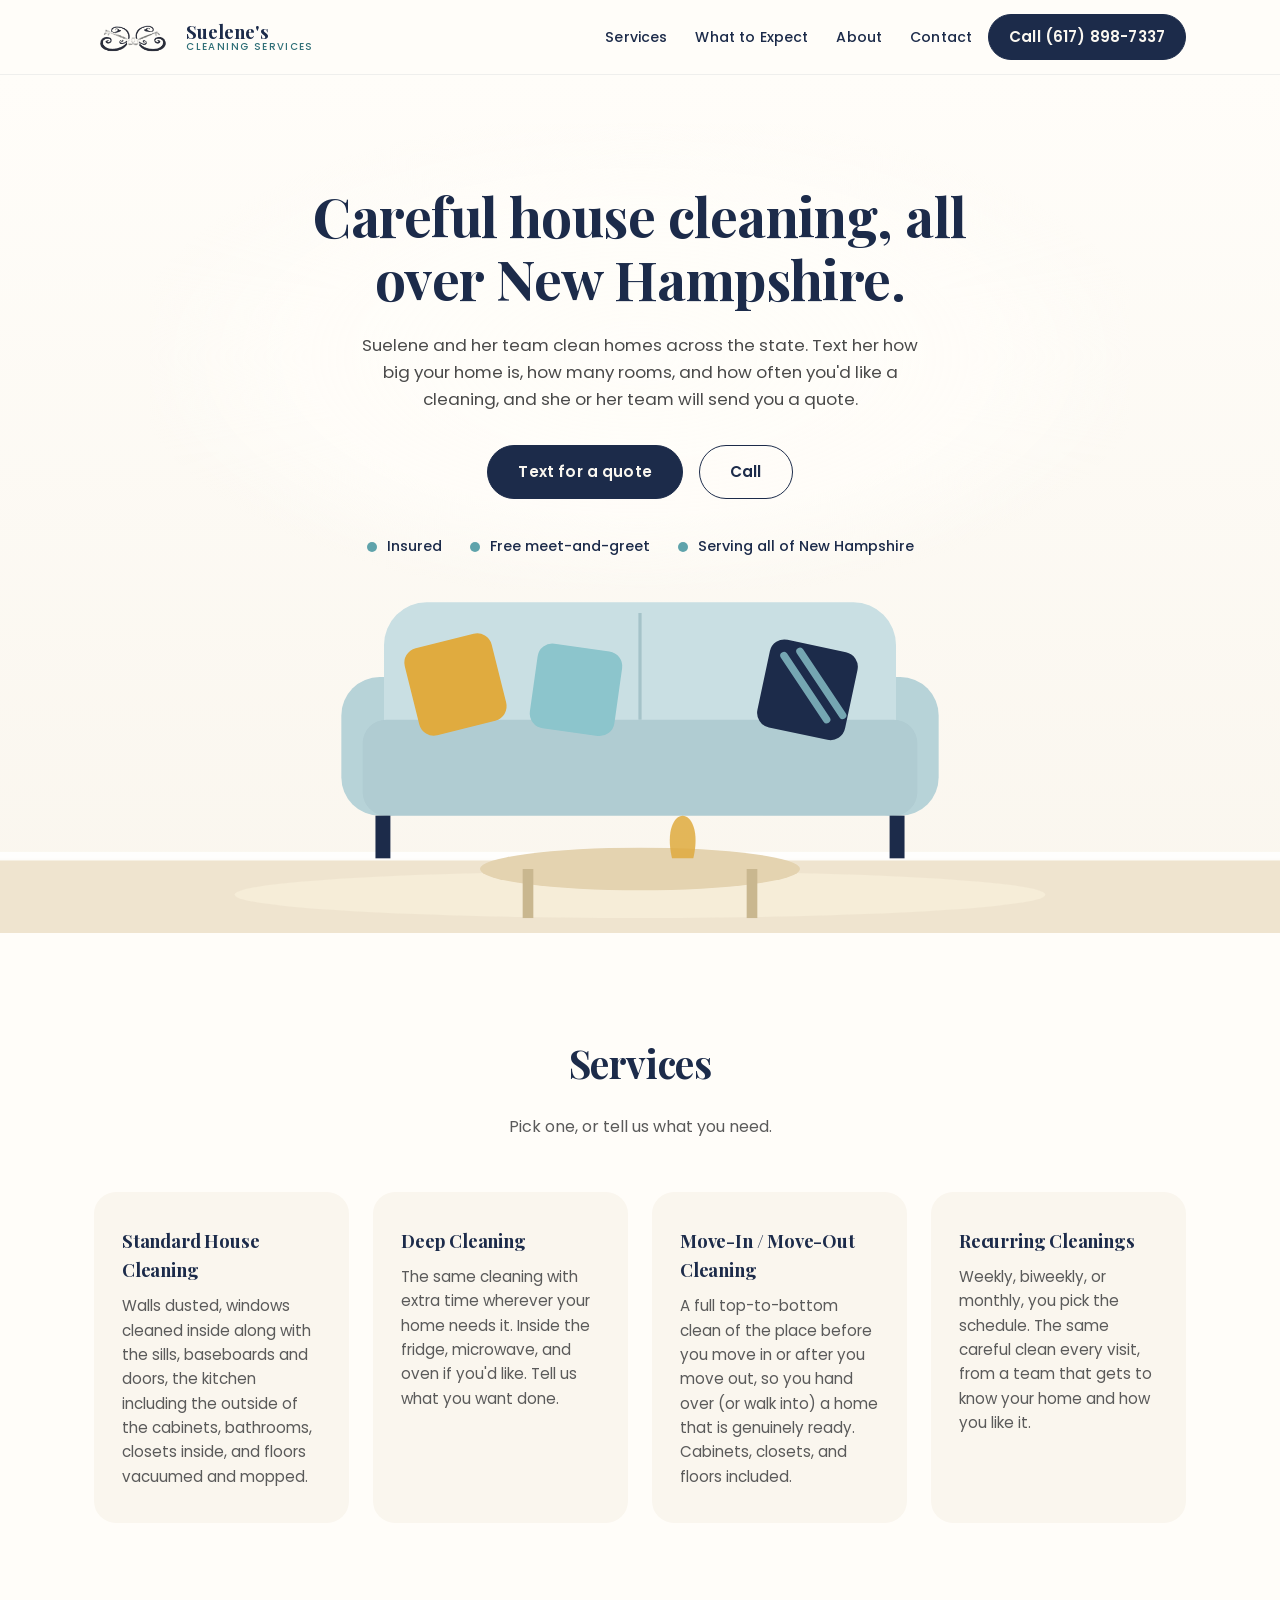
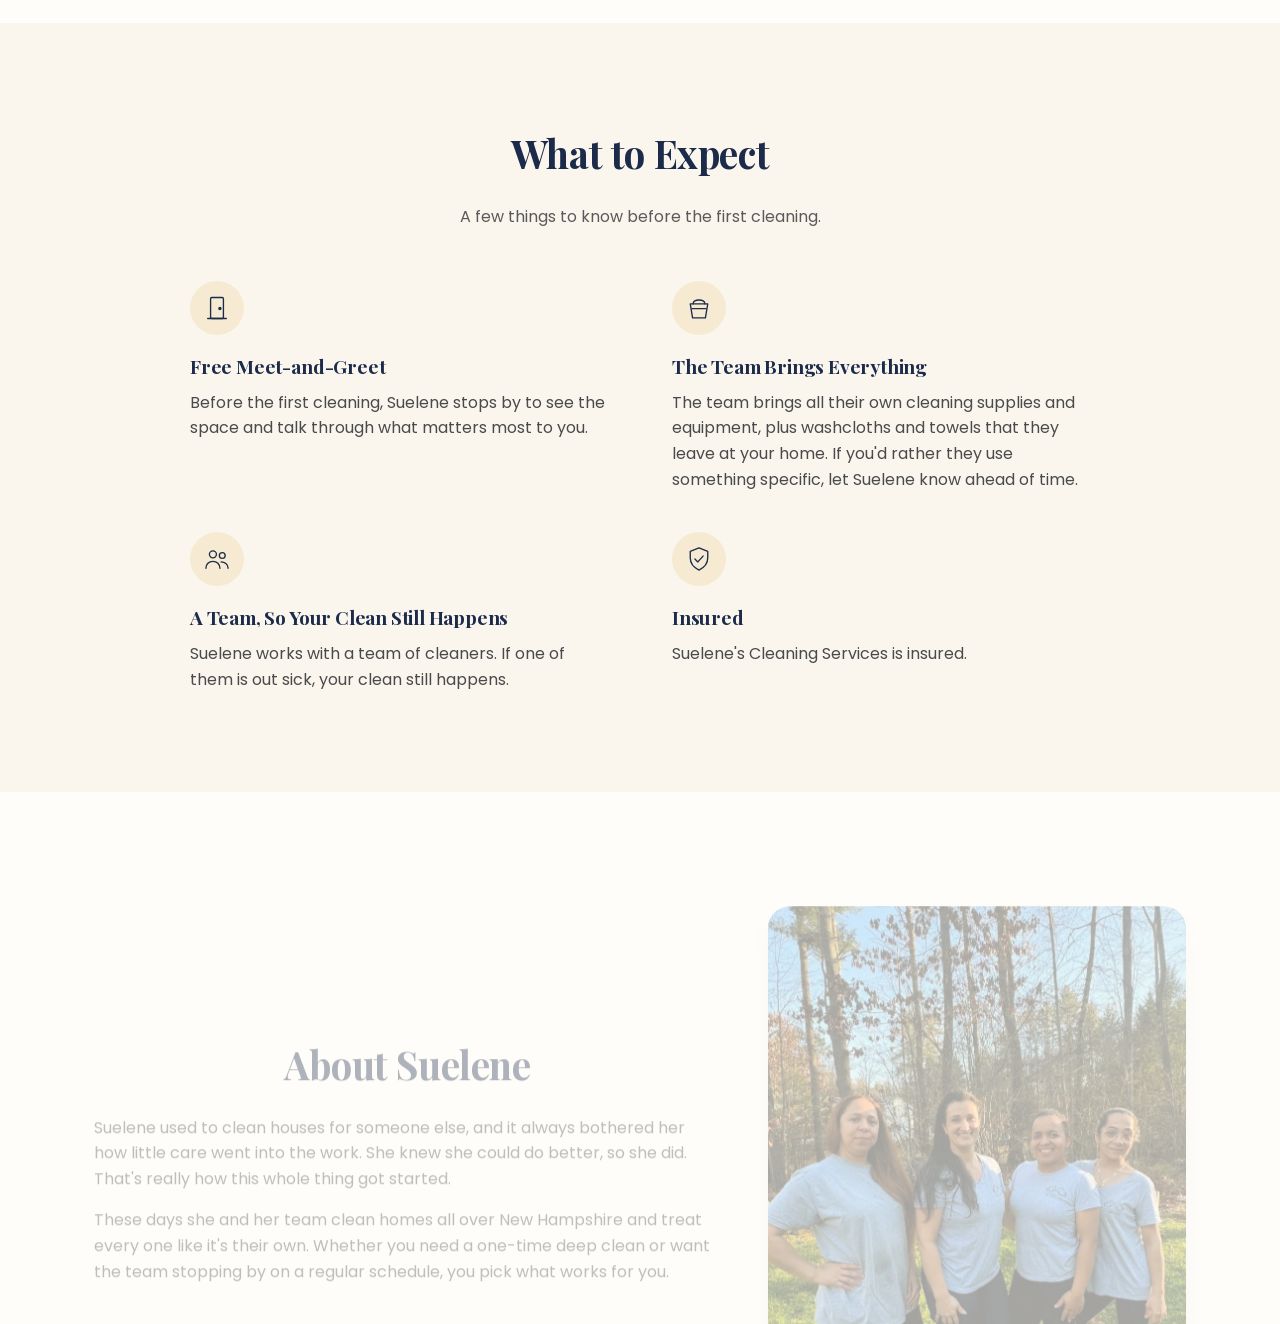
==== commit bacaedd7: "Technical review fixes: contrast, menu focus, reduced motion, 404 page, smaller team photo, retire v" ====
--- a/v2/index.html
+++ b/v2/index.html
@@ -1,2 +1,2 @@
 <!DOCTYPE html>
-<html lang="en"><head><meta charset="utf-8"><meta http-equiv="refresh" content="0; url=../"><link rel="canonical" href="../"><title>Suelene's Cleaning Services</title></head><body><a href="../">Suelene's Cleaning Services</a></body></html>
+<html lang="en"><head><meta charset="utf-8"><meta http-equiv="refresh" content="0; url=../"><meta name="robots" content="noindex"><link rel="canonical" href="../"><title>Suelene's Cleaning Services</title></head><body><a href="../">Suelene's Cleaning Services</a></body></html>
